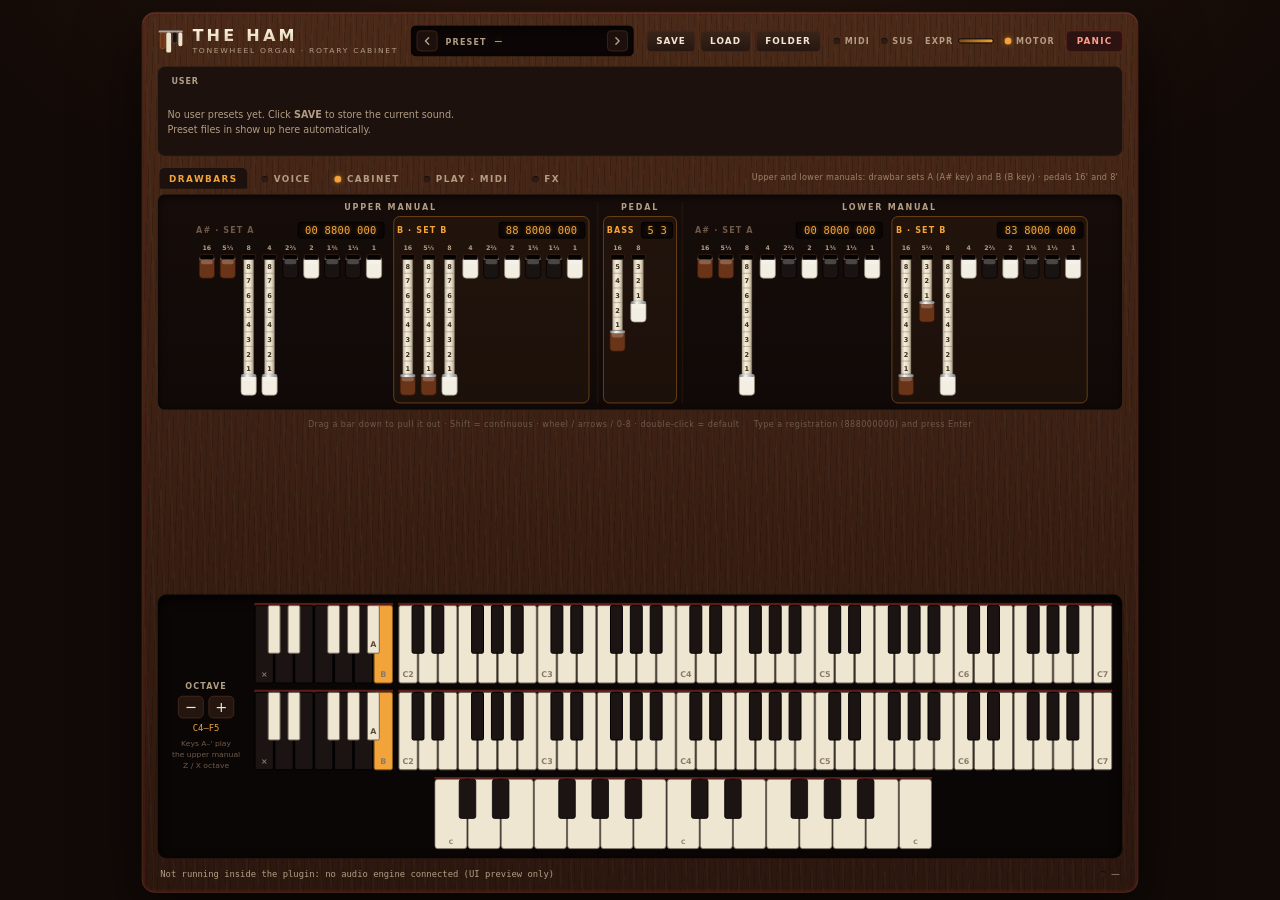
==== vst/ui/index.html @ 2dd57630 "v.1" ====
<!doctype html>
<html lang="en">
<head>
  <meta charset="utf-8">
  <meta name="viewport" content="width=device-width, initial-scale=1">
  <title>The Ham</title>
  <link rel="stylesheet" href="css/style.css">
</head>
<body class="plugin">
  <!-- shared SVG defs: cream knob face with a chrome rim, cream drawbar shaft, chrome tip ring -->
  <svg width="0" height="0" style="position:absolute" aria-hidden="true" focusable="false">
    <defs>
      <radialGradient id="knobFace" cx="38%" cy="30%" r="80%">
        <stop offset="0%" stop-color="#fbf5e6"/>
        <stop offset="55%" stop-color="#e2d4b3"/>
        <stop offset="100%" stop-color="#9d917a"/>
      </radialGradient>
      <linearGradient id="dbShaft" x1="0" y1="0" x2="1" y2="0">
        <stop offset="0%" stop-color="#bdb19a"/>
        <stop offset="35%" stop-color="#f6efdc"/>
        <stop offset="70%" stop-color="#e6dbc2"/>
        <stop offset="100%" stop-color="#a99d86"/>
      </linearGradient>
      <linearGradient id="dbChrome" x1="0" y1="0" x2="1" y2="0">
        <stop offset="0%" stop-color="#6b6d70"/>
        <stop offset="40%" stop-color="#f7f7f5"/>
        <stop offset="100%" stop-color="#7d7f83"/>
      </linearGradient>
    </defs>
  </svg>

  <main class="synth">
    <header class="topbar">
      <div class="brand">
        <svg class="brand-logo" viewBox="0 0 34 34" aria-hidden="true">
          <rect class="bl-rail" x="2" y="4" width="30" height="2.5" rx="1"/>
          <rect class="bl-bar b" x="4" y="6.5" width="6" height="20" rx="2"/>
          <rect class="bl-bar" x="11.5" y="6.5" width="6" height="25" rx="2"/>
          <rect class="bl-bar k" x="19" y="6.5" width="6" height="13" rx="2"/>
          <rect class="bl-bar" x="26.5" y="6.5" width="5" height="17" rx="2"/>
        </svg>
        <div class="brand-text">
          <span class="brand-mark">THE HAM</span>
          <span class="brand-sub">TONEWHEEL ORGAN · ROTARY CABINET</span>
        </div>
      </div>
      <div class="patch-display">
        <button id="preset-prev" type="button" class="pd-step" aria-label="Previous preset">
          <svg viewBox="0 0 12 12" aria-hidden="true"><path d="M8 2 4 6l4 4"/></svg>
        </button>
        <div class="pd-text">
          <span id="preset-cat" class="pd-label">PRESET</span>
          <span id="preset-name" class="pd-name"></span>
        </div>
        <button id="preset-next" type="button" class="pd-step" aria-label="Next preset">
          <svg viewBox="0 0 12 12" aria-hidden="true"><path d="m4 2 4 4-4 4"/></svg>
        </button>
      </div>
      <div class="preset-actions">
        <button id="preset-save" type="button" class="pd-btn">SAVE</button>
        <button id="preset-load" type="button" class="pd-btn">LOAD</button>
        <button id="preset-folder" type="button" class="pd-btn" title="Open the preset folder">FOLDER</button>
      </div>
      <div class="top-controls">
        <label class="midi-pick web-only">
          <span class="ctl-label">MIDI IN</span>
          <select id="midi-select"><option>Detecting…</option></select>
        </label>
        <span class="indicator"><span class="led" id="midi-led" title="Note activity"></span>MIDI</span>
        <span class="indicator"><span class="led" id="sustain-led"></span>SUS</span>
        <span class="indicator" title="Expression pedal (CC11)">EXPR <span class="mini-meter"><div id="expr-mini"></div></span></span>
        <span class="indicator" title="Tonewheel motor speed"><span class="led on" id="motor-led"></span>MOTOR</span>
        <button id="panic-btn" type="button" class="panic">PANIC</button>
      </div>
    </header>

    <section class="browser" aria-label="Presets">
      <div class="cat-tabs" id="cat-tabs" role="tablist"></div>
      <div class="preset-grid" id="preset-grid"></div>
    </section>

    <nav class="page-tabs" role="tablist" aria-label="Sections">
      <button type="button" class="page-tab" data-page="drawbars" role="tab">DRAWBARS</button>
      <button type="button" class="page-tab" data-page="voice" role="tab"><span class="led" id="voice-led"></span>VOICE</button>
      <button type="button" class="page-tab" data-page="cabinet" role="tab"><span class="led" id="cabinet-led"></span>CABINET</button>
      <button type="button" class="page-tab" data-page="play" role="tab"><span class="led" id="play-led"></span>PLAY · MIDI</button>
      <button type="button" class="page-tab" data-page="fx" role="tab"><span class="led" id="fx-led"></span>FX</button>
      <span class="page-hint" id="page-hint"></span>
    </nav>
    <div class="pages">
      <div class="page" data-page="drawbars">
        <section class="db-stage" id="db-stage"></section>
        <div class="db-legend">
          <span>Drag a bar down to pull it out · Shift = continuous · wheel / arrows / 0-8 · double-click = default</span>
          <span>Type a registration (888000000) and press Enter</span>
        </div>
      </div>
      <div class="page" data-page="voice">
        <section class="row voice-row-1" id="voice-row-1"></section>
        <section class="row voice-row-2" id="voice-row-2"></section>
      </div>
      <div class="page" data-page="cabinet">
        <section class="row cab-row-1" id="cab-row-1"></section>
        <section class="row cab-row-2" id="cab-row-2"></section>
      </div>
      <div class="page" data-page="play">
        <section class="row play-row-1" id="play-row-1"></section>
        <section class="row play-row-2" id="play-row-2"></section>
      </div>
      <div class="page" data-page="fx">
        <section class="row fx-row-1" id="fx-row-1"></section>
      </div>
    </div>

    <section class="keybed">
      <div class="kb-side">
        <span class="ctl-label">OCTAVE</span>
        <div class="oct-buttons">
          <button id="oct-down" type="button" aria-label="Octave down">−</button>
          <button id="oct-up" type="button" aria-label="Octave up">+</button>
        </div>
        <span id="octave-readout" class="oct-readout"></span>
        <span class="kbd-hint">Keys A–' play<br>the upper manual<br>Z / X octave</span>
      </div>
      <div class="kb-rows">
        <div class="kb-row"><div id="pk-upper"></div><div id="kb-upper"></div></div>
        <div class="kb-row"><div id="pk-lower"></div><div id="kb-lower"></div></div>
        <div class="pedal-row"><div id="kb-pedal"></div></div>
      </div>
    </section>

    <footer class="statusbar">
      <span id="midi-monitor" class="monitor">Connecting to plugin…</span>
      <span class="audio-status"><span class="led" id="audio-led"></span><span id="audio-info">—</span></span>
    </footer>
  </main>

  <div id="modal" class="modal hidden" role="dialog" aria-modal="true" aria-labelledby="modal-title">
    <div class="modal-card">
      <div id="modal-title" class="modal-title"></div>
      <div id="modal-body" class="modal-body"></div>
      <input id="modal-input" type="text" maxlength="60" spellcheck="false" autocomplete="off">
      <div class="modal-actions">
        <button id="modal-cancel" type="button" class="pd-btn">CANCEL</button>
        <button id="modal-ok" type="button" class="pd-btn primary">OK</button>
      </div>
    </div>
  </div>

  <script src="js/params.js"></script>
  <script src="js/engine-juce.js"></script>
  <script src="js/knob.js"></script>
  <script src="js/controls.js"></script>
  <script src="js/drawbar.js"></script>
  <script src="js/piano.js"></script>
  <script src="js/app.js"></script>
</body>
</html>
---- vst/ui/css/style.css ----
/* ===========================================================================
   The Ham: dark walnut / oxblood wood chassis, cream and chrome hardware,
   warm amber accent. Same structure as Brass Knuckles' stylesheet (same
   widget family); every colour is a token below.
   =========================================================================== */
:root {
  --bg: #120a07;
  --wood-1: #4a2918;              /* walnut */
  --wood-2: #2c170e;
  --wood-grain: rgba(0, 0, 0, 0.16);
  --panel: #1c110d;               /* oxblood-brown */
  --panel-2: #26170f;
  --panel-edge: #43291d;
  --panel-edge-hi: #6a4330;
  --screen: #0b0605;
  --text: #f1e7d4;                /* cream */
  --muted: #b39d84;
  --faint: #6f5a49;
  --accent: #f2a33a;              /* warm amber (a lit lamp) */
  --accent-hi: #ffd08a;
  --accent-glow: rgba(242, 163, 58, 0.45);
  --accent-dim: #7a4c18;
  --accent-bg: #2f1c0c;
  --track: #3a251b;
  --cream: #efe4cb;
  --cream-2: #d6c6a4;
  --chrome-1: #f5f5f3;
  --chrome-2: #a3a4a6;
  --chrome-3: #5d5f63;
  --oxblood: #5c1b17;
  --tip-brown: #6a3418;
  --tip-white: #f3eee2;
  --tip-black: #191311;
  --key-white: #efe6d2;
  --key-black: #1b1412;
  --danger: #ff9c8a;
  --danger-bg: #2c1210;
  --danger-edge: #5e2620;
  --ok: #8cc28f;
  --sans: "Segoe UI", system-ui, -apple-system, sans-serif;
  --mono: "Cascadia Mono", "Consolas", ui-monospace, monospace;
}

* { box-sizing: border-box; }
html, body { margin: 0; }
body {
  min-height: 100vh;
  background: radial-gradient(1200px 600px at 50% -10%, #2a160d 0%, var(--bg) 60%) var(--bg);
  color: var(--text);
  font-family: var(--sans);
  overflow: hidden;
  -webkit-font-smoothing: antialiased;
}
button { font-family: inherit; color: inherit; }

/* the panel is laid out at a fixed size and scaled to fit the window (app.js fit()) */
.synth {
  position: absolute; left: 50%; top: 12px; transform-origin: top center;
  width: 1240px;
  /* walnut: a fine vertical grain over a warm gradient, oxblood edge */
  background:
    repeating-linear-gradient(92deg, var(--wood-grain) 0 1px, transparent 1px 7px),
    repeating-linear-gradient(88deg, rgba(255, 220, 180, 0.025) 0 2px, transparent 2px 13px),
    linear-gradient(180deg, var(--wood-1), var(--wood-2));
  border: 1px solid #5a3422;
  border-radius: 16px;
  padding: 16px 18px;
  box-shadow: 0 30px 80px rgba(0, 0, 0, 0.65), inset 0 1px 0 rgba(255, 220, 180, 0.12), inset 0 0 0 3px rgba(92, 27, 23, 0.35);
  display: flex; flex-direction: column; gap: 12px;
  user-select: none;
}

/* ---------------------------------------------------------------- LEDs --- */
.led {
  display: inline-block; width: 8px; height: 8px; border-radius: 50%;
  background: #2b1d15; box-shadow: inset 0 1px 1px rgba(0, 0, 0, 0.6);
  flex: none; transition: background 60ms, box-shadow 60ms;
}
.led.on, .power.on .led { background: var(--accent); box-shadow: 0 0 8px var(--accent-glow), 0 0 2px var(--accent); }

.ctl-label, .panel-title, .knob-label, .pd-label {
  font-size: 10px; letter-spacing: 0.14em; text-transform: uppercase; color: var(--muted); font-weight: 600;
}

/* -------------------------------------------------------------- top bar --- */
.topbar { display: flex; align-items: center; gap: 16px; }
.brand { display: flex; align-items: center; gap: 10px; line-height: 1.1; }
.brand-logo { width: 34px; height: 34px; flex: none; }
.brand-logo .bl-bar { fill: var(--cream); }
.brand-logo .bl-bar.b { fill: var(--tip-brown); stroke: #a7663c; stroke-width: 0.6; }
.brand-logo .bl-bar.k { fill: var(--tip-black); stroke: #77655a; stroke-width: 0.6; }
.brand-logo .bl-rail { fill: var(--chrome-2); }
.brand-text { display: flex; flex-direction: column; }
.brand-mark {
  font-size: 20px; font-weight: 800; letter-spacing: 0.2em;
  background: linear-gradient(180deg, #fff6e2, var(--cream) 50%, var(--cream-2));
  -webkit-background-clip: text; background-clip: text; color: transparent;
}
.brand-sub { font-size: 9.5px; letter-spacing: 0.22em; color: var(--muted); margin-top: 3px; }

.patch-display {
  flex: 1; min-width: 200px; display: flex; align-items: center; gap: 6px;
  background: var(--screen); border: 1px solid #000; border-radius: 6px; padding: 5px 6px;
  box-shadow: inset 0 2px 6px rgba(0, 0, 0, 0.8);
}
.pd-text { flex: 1; min-width: 0; display: flex; align-items: baseline; gap: 10px; padding: 0 4px; }
.pd-name {
  font-family: var(--mono); color: var(--accent); font-size: 15px; text-shadow: 0 0 8px var(--accent-glow);
  white-space: nowrap; overflow: hidden; text-overflow: ellipsis;
}
.pd-step {
  flex: none; width: 26px; height: 26px; padding: 0; display: flex; align-items: center; justify-content: center;
  background: #1b100c; border: 1px solid var(--panel-edge); border-radius: 5px; cursor: pointer;
}
.pd-step svg { width: 12px; height: 12px; fill: none; stroke: var(--muted); stroke-width: 1.8; stroke-linecap: round; stroke-linejoin: round; }
.pd-step:hover svg { stroke: var(--accent); }
.pd-step:active { transform: translateY(1px); }
.preset-actions { display: flex; gap: 6px; }
.pd-btn {
  background: linear-gradient(180deg, #3a2419, #261710); border: 1px solid var(--panel-edge); border-radius: 6px;
  padding: 6px 11px; font-size: 11px; font-weight: 700; letter-spacing: 0.12em; color: var(--text); cursor: pointer;
}
.pd-btn:hover { border-color: var(--panel-edge-hi); }
.pd-btn:active { transform: translateY(1px); }
.pd-btn.primary { background: linear-gradient(180deg, #44290f, #2c1a0a); border-color: var(--accent-dim); color: var(--accent); }
.pd-btn.primary:hover { border-color: var(--accent); }
.pd-btn.danger { background: var(--danger-bg); border-color: var(--danger-edge); color: var(--danger); }
.top-controls { display: flex; align-items: center; gap: 14px; }
.midi-pick { display: flex; align-items: center; gap: 8px; }
.midi-pick select { background: var(--screen); color: var(--text); border: 1px solid var(--panel-edge); border-radius: 5px; padding: 5px 8px; font: 12px var(--sans); max-width: 200px; }
body:not(.web) .web-only { display: none; }
.indicator { display: flex; align-items: center; gap: 6px; font-size: 10px; letter-spacing: 0.14em; color: var(--muted); font-weight: 600; }
.mini-meter { width: 44px; height: 6px; background: #120b08; border: 1px solid #000; border-radius: 3px; overflow: hidden; }
.mini-meter > div { height: 100%; width: 100%; background: linear-gradient(90deg, var(--accent-dim), var(--accent)); transition: width 60ms linear; }
.panic {
  background: var(--danger-bg); border: 1px solid var(--danger-edge); color: var(--danger); border-radius: 6px;
  padding: 6px 12px; font-size: 11px; letter-spacing: 0.14em; font-weight: 700; cursor: pointer;
}
.panic:hover { background: #3c1814; }
.panic:active { transform: translateY(1px); }

/* ======================================================== preset browser === */
.browser { background: var(--panel); border: 1px solid var(--panel-edge); border-radius: 10px; padding: 8px; display: flex; flex-direction: column; gap: 8px; }
.cat-tabs { display: flex; flex-wrap: wrap; gap: 3px; }
.cat-tab {
  position: relative; background: transparent; border: 1px solid transparent; border-radius: 5px; padding: 4px 8px;
  font-size: 10px; font-weight: 700; letter-spacing: 0.1em; text-transform: uppercase; color: var(--muted); cursor: pointer;
}
.cat-tab:hover { color: var(--text); }
.cat-tab.active { color: var(--accent); border-color: var(--accent-dim); background: var(--accent-bg); }
.cat-tab.has-current::after { content: ""; position: absolute; top: 3px; right: 3px; width: 4px; height: 4px; border-radius: 50%; background: var(--accent); }
.preset-grid { display: grid; grid-template-columns: repeat(5, minmax(0, 1fr)); grid-auto-rows: 30px; gap: 6px; height: 66px; overflow-y: auto; padding-right: 2px; }
.preset-btn {
  position: relative; display: flex; align-items: center; padding: 0 24px 0 10px;
  background: linear-gradient(180deg, #2f1d14, #22140e); border: 1px solid var(--panel-edge); border-radius: 6px;
  font-size: 12px; font-weight: 600; text-align: left; cursor: pointer; min-width: 0;
}
.preset-btn:hover { border-color: var(--panel-edge-hi); }
.preset-btn:active { transform: translateY(1px); }
.preset-btn.selected { border-color: var(--accent); background: linear-gradient(180deg, #3a240f, #26170a); color: var(--accent); }
.pb-name { white-space: nowrap; overflow: hidden; text-overflow: ellipsis; }
.pb-del { position: absolute; right: 4px; top: 50%; transform: translateY(-50%); width: 18px; height: 18px; line-height: 17px; text-align: center; border-radius: 4px; color: var(--muted); font-size: 14px; opacity: 0; }
.preset-btn:hover .pb-del { opacity: 1; }
.pb-del:hover { background: #3c1814; color: var(--danger); }
.grid-empty { grid-column: 1 / -1; grid-row: 1 / 3; align-self: center; font-size: 12px; color: var(--muted); line-height: 1.6; padding: 0 4px; }
.path { font-family: var(--mono); color: var(--text); font-size: 11px; word-break: break-all; }
.preset-grid::-webkit-scrollbar { width: 6px; }
.preset-grid::-webkit-scrollbar-thumb { background: #4a3125; border-radius: 3px; }

/* ============================================================ page tabs === */
.page-tabs { display: flex; align-items: center; gap: 4px; border-bottom: 1px solid var(--panel-edge); padding: 0 2px; margin-bottom: -6px; }
.page-tab {
  display: flex; align-items: center; gap: 7px; background: transparent; border: 1px solid transparent; border-bottom: none;
  border-radius: 7px 7px 0 0; padding: 7px 12px 6px; font-size: 11px; font-weight: 700; letter-spacing: 0.16em;
  color: var(--muted); cursor: pointer; position: relative; top: 1px; white-space: nowrap; flex: none;
}
.page-tab:hover { color: var(--text); }
.page-tab.active { color: var(--accent); background: var(--panel); border-color: var(--panel-edge); }
.page-hint { margin-left: auto; font-size: 10px; color: var(--muted); letter-spacing: 0.04em; padding: 0 4px 0 10px; min-width: 0; white-space: nowrap; overflow: hidden; text-overflow: ellipsis; opacity: 0.8; }
.pages { display: grid; }
.page { grid-area: 1 / 1; display: flex; flex-direction: column; gap: 12px; min-width: 0; }
.page:not(.active) { visibility: hidden; pointer-events: none; }

/* --------------------------------------------------------------- panels --- */
.row { display: grid; gap: 12px; }
.voice-row-1 { grid-template-columns: minmax(0, 1.2fr) minmax(0, 1fr) minmax(0, 1fr); }
.voice-row-2 { grid-template-columns: minmax(0, 1.4fr) minmax(0, 1fr); }
.cab-row-1 { grid-template-columns: minmax(0, 0.9fr) minmax(0, 1.4fr) minmax(0, 1.4fr); }
.cab-row-2 { grid-template-columns: minmax(0, 1fr) minmax(0, 1.3fr) minmax(0, 1fr); }
.play-row-1 { grid-template-columns: minmax(0, 1.1fr) minmax(0, 0.8fr) minmax(0, 1fr); }
.play-row-2 { grid-template-columns: minmax(0, 1.6fr) minmax(0, 1fr); }
.fx-row-1 { grid-template-columns: minmax(0, 1fr) minmax(0, 1fr) minmax(0, 1.4fr) minmax(0, 1fr); }
.panel {
  background: linear-gradient(180deg, var(--panel-2), var(--panel)); border: 1px solid var(--panel-edge); border-radius: 10px;
  padding: 10px 12px 12px; display: flex; flex-direction: column; gap: 10px;
  box-shadow: inset 0 1px 0 rgba(255, 220, 180, 0.05); transition: opacity 150ms; min-width: 0;
}
.panel.off .knob-row, .panel.off .field-grid { opacity: 0.4; }
.panel-head { display: flex; align-items: center; justify-content: space-between; gap: 8px; min-height: 22px; }
.panel-title { color: var(--text); }
.panel-head .seg, .panel-head .param-select { flex: none; }
.phase-tag {
  font-size: 8.5px; font-weight: 700; letter-spacing: 0.14em; color: var(--faint); border: 1px solid var(--panel-edge);
  border-radius: 4px; padding: 1px 5px; white-space: nowrap;
}
.power {
  display: flex; align-items: center; gap: 6px; background: #241610; border: 1px solid var(--panel-edge); border-radius: 5px;
  padding: 3px 8px; font-size: 10px; letter-spacing: 0.14em; font-weight: 700; color: var(--muted); cursor: pointer;
}
.power.on { color: var(--text); }
.panel-note { font-size: 10.5px; color: var(--muted); line-height: 1.5; }
.panel-note b { color: var(--text); font-weight: 600; }

/* ---------------------------------------------------------------- knobs --- */
.knob-row { display: flex; justify-content: space-around; gap: 4px; flex-wrap: wrap; }
.knob-row.left { justify-content: flex-start; }
.knob { display: flex; flex-direction: column; align-items: center; gap: 2px; width: 64px; }
.knob-svg { width: 50px; height: 50px; cursor: ns-resize; touch-action: none; outline: none; overflow: visible; }
.knob-svg:focus-visible .k-face { stroke: var(--accent); }
.k-track { fill: none; stroke: var(--track); stroke-width: 4; stroke-linecap: round; }
.k-value { fill: none; stroke: var(--accent); stroke-width: 4; stroke-linecap: round; filter: drop-shadow(0 0 3px var(--accent-glow)); }
.k-tick { fill: var(--faint); }
.k-face { fill: url(#knobFace); stroke: #2b2420; stroke-width: 1.5; }
.k-pointer { stroke: var(--oxblood); stroke-width: 2.8; stroke-linecap: round; }
.knob:hover .k-track { stroke: #4b3125; }
.knob-value { font-family: var(--mono); font-size: 10.5px; color: var(--text); min-height: 14px; white-space: nowrap; }
.knob.active .knob-value { color: var(--accent); }
.knob-label { font-size: 9px; white-space: nowrap; }

/* -------------------------------------------------- switches / choices ---- */
.switch-row { display: flex; align-items: center; justify-content: space-between; gap: 6px; flex-wrap: wrap; }
.switch-row.left { justify-content: flex-start; gap: 10px; }
.seg { display: inline-flex; background: #140c09; border: 1px solid var(--panel-edge); border-radius: 6px; padding: 2px; gap: 2px; }
.seg button { background: transparent; border: none; border-radius: 4px; padding: 4px 8px; font-size: 10px; font-weight: 700; letter-spacing: 0.1em; text-transform: uppercase; color: var(--muted); cursor: pointer; }
.seg button:hover { color: var(--text); }
.seg button.on { background: var(--accent-bg); color: var(--accent); box-shadow: inset 0 0 0 1px var(--accent-dim); }
.seg button:focus-visible { outline: 1px solid var(--accent); }
.param-select { min-width: 0; width: 100%; background: var(--screen); color: var(--text); border: 1px solid var(--panel-edge); border-radius: 5px; padding: 4px 2px 4px 4px; font: 600 11px var(--sans); cursor: pointer; }
.param-select:hover { border-color: var(--panel-edge-hi); }
.param-select:focus-visible { outline: 1px solid var(--accent); }
.field { display: flex; flex-direction: column; gap: 4px; min-width: 0; }
.field-grid { display: grid; grid-template-columns: 1fr 1fr; gap: 8px 10px; align-items: end; }
.field-grid.three { grid-template-columns: 1fr 1fr 1fr; }

/* ============================================================= drawbars ==== */
.db-stage {
  display: flex; justify-content: center; align-items: flex-start; gap: 10px;
  background: linear-gradient(180deg, #160d0a, #100907); border: 1px solid #3a2318; border-radius: 10px;
  padding: 10px 8px 8px; box-shadow: inset 0 3px 10px rgba(0, 0, 0, 0.7);
}
.db-manual { display: flex; flex-direction: column; gap: 6px; }
.db-manual-title { font-size: 10px; letter-spacing: 0.22em; font-weight: 700; color: var(--muted); text-align: center; }
.db-manual-sets { display: flex; gap: 6px; }
.db-set { display: flex; flex-direction: column; gap: 4px; padding: 6px 4px 2px; border: 1px solid transparent; border-radius: 8px; transition: border-color 120ms, background 120ms; }
.db-set.active { border-color: var(--accent-dim); background: rgba(242, 163, 58, 0.05); }
.db-set-head { display: flex; align-items: center; gap: 8px; justify-content: space-between; }
.db-set-title { font-size: 10px; font-weight: 700; letter-spacing: 0.14em; color: var(--faint); white-space: nowrap; }
.db-set.active .db-set-title { color: var(--accent); }
.reg-input {
  width: 108px; background: var(--screen); border: 1px solid #000; border-radius: 4px; color: var(--accent);
  font: 13px var(--mono); letter-spacing: 0.02em; text-align: center; padding: 2px 2px; outline: none;
  text-shadow: 0 0 6px var(--accent-glow);
}
.reg-input:focus { border-color: var(--accent-dim); }
.reg-input.bad { color: var(--danger); text-shadow: none; }
.db-set.small .reg-input { width: 40px; }
.db-row { display: flex; gap: 0; }
.drawbar { width: 26px; outline: none; }
.db-svg { display: block; width: 26px; height: 198px; cursor: ns-resize; touch-action: none; outline: none; overflow: visible; }
.db-svg:focus-visible .db-slot { stroke: var(--accent); }
.db-slot { fill: #050302; stroke: #3c2519; stroke-width: 1; }
.db-body { fill: url(#dbShaft); stroke: #8c8577; stroke-width: 0.6; }
.db-tick { stroke: #7d7464; stroke-width: 0.7; }
.db-num { fill: #3b2d22; font: 700 9.5px var(--sans); text-anchor: middle; pointer-events: none; }
.db-tip { stroke-width: 1; }
.db-tip.tip-brown { fill: var(--tip-brown); stroke: #2f160a; }
.db-tip.tip-white { fill: var(--tip-white); stroke: #8f887a; }
.db-tip.tip-black { fill: var(--tip-black); stroke: #000; }
.db-tip-shine { fill: rgba(255, 255, 255, 0.22); pointer-events: none; }
.db-tip-ring { fill: url(#dbChrome); pointer-events: none; }
.db-foot { fill: var(--muted); font: 700 9px var(--sans); text-anchor: middle; pointer-events: none; }
.drawbar:hover .db-foot, .drawbar.active .db-foot { fill: var(--accent); }
.db-pedal { align-self: stretch; display: flex; flex-direction: column; gap: 6px; padding: 0 6px; border-left: 1px solid #2b1a12; border-right: 1px solid #2b1a12; }
.db-legend { display: flex; justify-content: center; gap: 18px; font-size: 10px; color: var(--faint); letter-spacing: 0.06em; }

/* --------------------------------------------------------------- keybed --- */
.keybed {
  display: grid; grid-template-columns: 96px 1fr; gap: 10px 12px; background: #0a0605; border: 1px solid #2a1810;
  border-radius: 12px; padding: 10px 12px; box-shadow: inset 0 4px 14px rgba(0, 0, 0, 0.9);
}
.kb-side { display: flex; flex-direction: column; align-items: center; justify-content: center; gap: 6px; }
.kb-rows { display: flex; flex-direction: column; gap: 6px; min-width: 0; }
.kb-row { display: grid; grid-template-columns: 7fr 36fr; gap: 6px; align-items: center; }   /* white keys: 7 preset keys, 36 on a manual: same key size */
.kb-row-label { position: absolute; }
.kb-tag { font-size: 9px; letter-spacing: 0.16em; font-weight: 700; color: var(--faint); text-align: center; }
.manual-svg, .pk-svg { display: block; width: 100%; height: auto; touch-action: none; cursor: pointer; }
.pedal-row { display: flex; justify-content: center; }
.pedal-row > div { width: 58%; }
.key-rail { fill: var(--oxblood); }
.wkey { fill: var(--key-white); stroke: #6d6458; stroke-width: 1; transition: fill 40ms; }
.wkey:hover { fill: #fffaf0; }
.bkey { fill: var(--key-black); stroke: #000; stroke-width: 1; transition: fill 40ms; }
.bkey:hover { fill: #33261f; }
.wkey.down, .bkey.down { fill: var(--accent); stroke: #8a5a1c; }
.klabel { fill: #8a7b68; font: 600 8px var(--sans); text-anchor: middle; pointer-events: none; }
/* preset keys: reverse colours */
.pk-nat { fill: var(--key-black); stroke: #000; stroke-width: 1; }
.pk-sharp { fill: var(--key-white); stroke: #6d6458; stroke-width: 1; }
.pk:hover { filter: brightness(1.3); }
.pk.down { fill: var(--accent); stroke: #8a5a1c; }
.pk-label { fill: #8a7b68; font: 700 8px var(--sans); text-anchor: middle; pointer-events: none; }
.pk-label.sharp { fill: #5b4a3c; }
.oct-buttons { display: flex; gap: 6px; }
.oct-buttons button { width: 32px; height: 28px; background: #24160f; border: 1px solid #4a2e20; border-radius: 6px; font-size: 18px; line-height: 1; cursor: pointer; }
.oct-buttons button:hover { border-color: var(--accent-dim); }
.oct-readout { font-family: var(--mono); font-size: 11px; color: var(--accent); }
.kbd-hint { font-size: 9.5px; color: var(--faint); text-align: center; line-height: 1.4; }
.motor-sw { display: flex; gap: 4px; }

/* ------------------------------------------------------------ statusbar --- */
.statusbar { display: flex; justify-content: space-between; align-items: center; gap: 12px; font-size: 11px; color: var(--muted); padding: 0 4px; }
.monitor { font-family: var(--mono); white-space: nowrap; overflow: hidden; text-overflow: ellipsis; }
.audio-status { display: flex; align-items: center; gap: 6px; white-space: nowrap; }

/* ---------------------------------------------------------------- modal --- */
.modal { position: fixed; inset: 0; background: rgba(0, 0, 0, 0.6); display: flex; align-items: center; justify-content: center; z-index: 10; }
.modal.hidden { display: none; }
.modal-card { width: 380px; background: linear-gradient(180deg, var(--panel-2), var(--panel)); border: 1px solid var(--panel-edge-hi); border-radius: 12px; padding: 18px; display: flex; flex-direction: column; gap: 12px; box-shadow: 0 20px 60px rgba(0, 0, 0, 0.7); }
.modal-title { font-size: 13px; font-weight: 700; letter-spacing: 0.12em; text-transform: uppercase; color: var(--accent); }
.modal-body { font-size: 12px; color: var(--muted); line-height: 1.5; }
.modal-body b { color: var(--text); }
#modal-input { background: var(--screen); border: 1px solid var(--panel-edge); border-radius: 6px; color: var(--text); font: 14px var(--sans); padding: 8px 10px; outline: none; }
#modal-input:focus { border-color: var(--accent-dim); }
.modal-actions { display: flex; justify-content: flex-end; gap: 8px; }
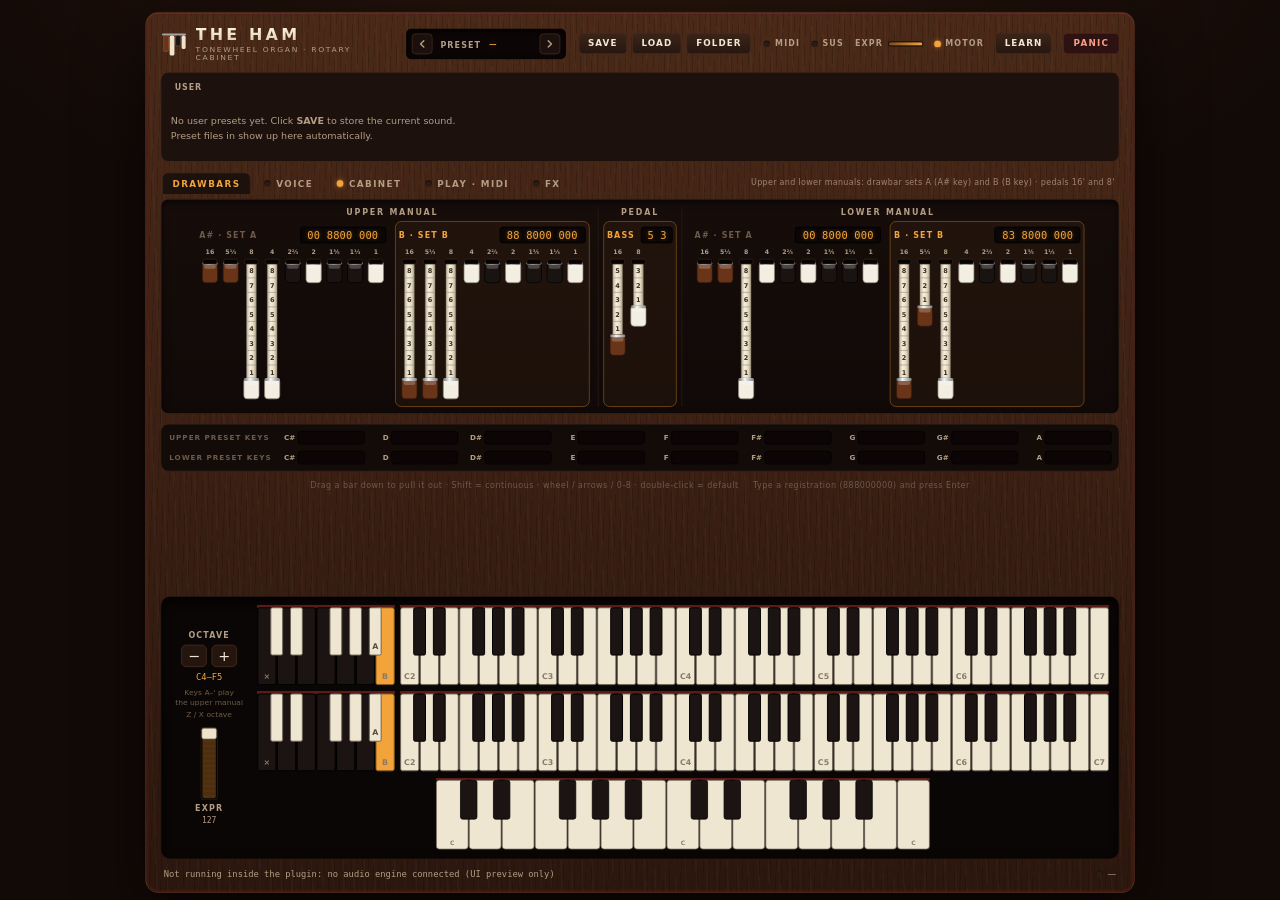
==== commit 2d0629ef: "v.3" ====
--- a/vst/ui/index.html
+++ b/vst/ui/index.html
@@ -70,6 +70,7 @@
         <span class="indicator"><span class="led" id="sustain-led"></span>SUS</span>
         <span class="indicator" title="Expression pedal (CC11)">EXPR <span class="mini-meter"><div id="expr-mini"></div></span></span>
         <span class="indicator" title="Tonewheel motor speed"><span class="led on" id="motor-led"></span>MOTOR</span>
+        <button id="learn-btn" type="button" class="pd-btn learn-btn" title="MIDI learn: click, then click a control and move a controller">LEARN</button>
         <button id="panic-btn" type="button" class="panic">PANIC</button>
       </div>
     </header>
@@ -121,6 +122,7 @@
         </div>
         <span id="octave-readout" class="oct-readout"></span>
         <span class="kbd-hint">Keys A–' play<br>the upper manual<br>Z / X octave</span>
+        <div id="expr-slot"></div>
       </div>
       <div class="kb-rows">
         <div class="kb-row"><div id="pk-upper"></div><div id="kb-upper"></div></div>
--- a/vst/ui/css/style.css
+++ b/vst/ui/css/style.css
@@ -281,6 +281,15 @@
 .db-foot { fill: var(--muted); font: 700 9px var(--sans); text-anchor: middle; pointer-events: none; }
 .drawbar:hover .db-foot, .drawbar.active .db-foot { fill: var(--accent); }
 .db-pedal { align-self: stretch; display: flex; flex-direction: column; gap: 6px; padding: 0 6px; border-left: 1px solid #2b1a12; border-right: 1px solid #2b1a12; }
+/* fixed registrations of the preset keys */
+.reg-editor { display: flex; flex-direction: column; gap: 4px; background: #130b08; border: 1px solid #3a2318; border-radius: 10px; padding: 6px 10px; }
+.reg-row { display: flex; align-items: center; gap: 6px; }
+.reg-row-title { font-size: 9px; letter-spacing: 0.14em; font-weight: 700; color: var(--faint); width: 132px; flex: none; }
+.reg-cell { display: flex; align-items: center; gap: 3px; padding: 1px 3px; border-radius: 4px; border: 1px solid transparent; }
+.reg-cell.active { border-color: var(--accent-dim); background: rgba(242, 163, 58, 0.06); }
+.reg-key { font-size: 9px; font-weight: 700; color: var(--muted); width: 16px; text-align: right; }
+.reg-cell.active .reg-key { color: var(--accent); }
+.reg-input.small-reg { width: 84px; font-size: 11px; padding: 1px 2px; }
 .db-legend { display: flex; justify-content: center; gap: 18px; font-size: 10px; color: var(--faint); letter-spacing: 0.06em; }
 
 /* --------------------------------------------------------------- keybed --- */
@@ -332,3 +341,31 @@
 #modal-input { background: var(--screen); border: 1px solid var(--panel-edge); border-radius: 6px; color: var(--text); font: 14px var(--sans); padding: 8px 10px; outline: none; }
 #modal-input:focus { border-color: var(--accent-dim); }
 .modal-actions { display: flex; justify-content: flex-end; gap: 8px; }
+
+/* ------------------------------------------------------------ MIDI learn --- */
+.learn-btn.on { border-color: var(--accent); color: var(--accent); box-shadow: 0 0 8px var(--accent-glow); }
+body.learning [data-param] { outline: 1px dashed rgba(242, 163, 58, 0.35); outline-offset: 1px; cursor: crosshair; }
+body.learning [data-param].learned { outline: 1px solid rgba(140, 194, 143, 0.7); }
+[data-param].learn-armed { outline: 2px solid var(--accent) !important; outline-offset: 2px; animation: learnPulse 0.8s ease-in-out infinite alternate; }
+@keyframes learnPulse { from { outline-color: var(--accent); } to { outline-color: transparent; } }
+body.learning [data-param].learned::after {
+  content: attr(data-cc); position: absolute; font: 700 8px var(--mono); color: #8cc28f; background: #0b0605;
+  padding: 0 3px; border-radius: 3px; pointer-events: none; transform: translate(-4px, -10px);
+}
+body.learning .knob, body.learning .drawbar { position: relative; }
+.perc-lamp { margin-left: auto; margin-right: 4px; }
+.kb-side .wheel-ctl { margin-top: 4px; }
+.wheel-ctl { display: flex; flex-direction: column; align-items: center; gap: 4px; }
+.wheel-svg { width: 22px; height: 92px; cursor: ns-resize; touch-action: none; outline: none; }
+.wh-slot { fill: #0b0605; stroke: #3a2519; }
+.wh-ridges line { stroke: #1d120d; stroke-width: 1.5; }
+.wh-fill { fill: var(--accent-dim); opacity: 0.6; }
+.wh-thumb { fill: var(--cream); stroke: #7d725f; }
+.wheel-value { font-family: var(--mono); font-size: 10px; color: var(--muted); }
+
+/* ------------------------------------------------------------- speed lamps --- */
+.speed-lamps { display: flex; align-items: center; gap: 10px; font-size: 9.5px; font-weight: 700; letter-spacing: 0.14em; color: var(--muted); }
+.speed-lamp { display: flex; align-items: center; gap: 5px; }
+.speed-lamp.on { color: var(--accent); }
+.speed-lamp.on .led { background: var(--accent); box-shadow: 0 0 8px var(--accent-glow), 0 0 2px var(--accent); }
+.rpm { margin-left: auto; font-family: var(--mono); font-size: 10px; letter-spacing: 0; color: var(--text); }
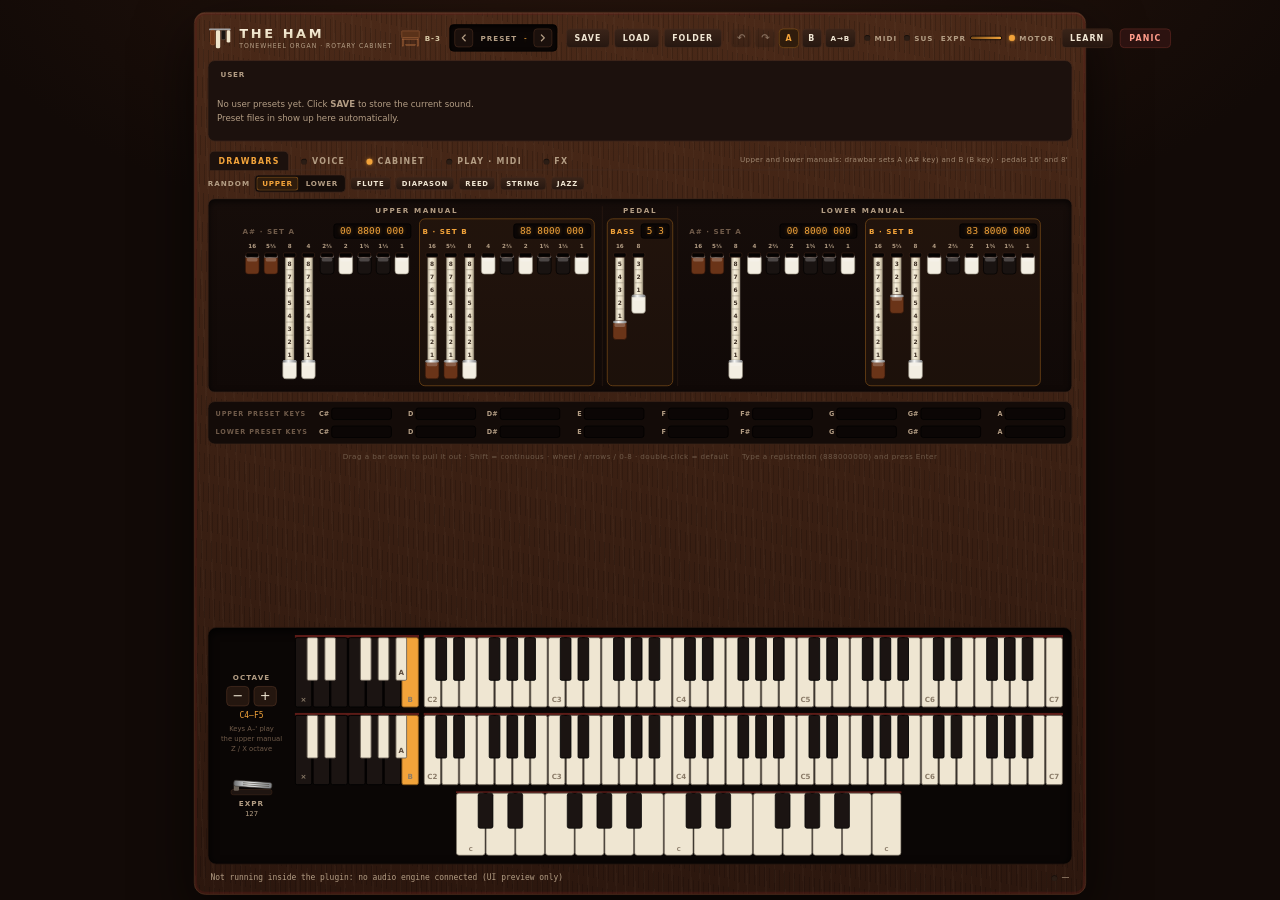
==== commit be7daa97: "abandoned" ====
--- a/vst/ui/index.html
+++ b/vst/ui/index.html
@@ -43,6 +43,7 @@
           <span class="brand-mark">THE HAM</span>
           <span class="brand-sub">TONEWHEEL ORGAN · ROTARY CABINET</span>
         </div>
+        <span class="console-badge" id="console-badge"></span>
       </div>
       <div class="patch-display">
         <button id="preset-prev" type="button" class="pd-step" aria-label="Previous preset">
@@ -60,6 +61,13 @@
         <button id="preset-save" type="button" class="pd-btn">SAVE</button>
         <button id="preset-load" type="button" class="pd-btn">LOAD</button>
         <button id="preset-folder" type="button" class="pd-btn" title="Open the preset folder">FOLDER</button>
+      </div>
+      <div class="history">
+        <button id="undo-btn" type="button" class="pd-btn icon" title="Undo (Ctrl+Z)" aria-label="Undo">&#8630;</button>
+        <button id="redo-btn" type="button" class="pd-btn icon" title="Redo (Ctrl+Y)" aria-label="Redo">&#8631;</button>
+        <button id="ab-a" type="button" class="pd-btn ab" title="Compare: setting A">A</button>
+        <button id="ab-b" type="button" class="pd-btn ab" title="Compare: setting B">B</button>
+        <button id="ab-copy" type="button" class="pd-btn ab-copy" title="Copy the current setting to the other slot">A&#8594;B</button>
       </div>
       <div class="top-controls">
         <label class="midi-pick web-only">
@@ -90,6 +98,7 @@
     </nav>
     <div class="pages">
       <div class="page" data-page="drawbars">
+        <div class="db-tools" id="db-tools"></div>
         <section class="db-stage" id="db-stage"></section>
         <div class="db-legend">
           <span>Drag a bar down to pull it out · Shift = continuous · wheel / arrows / 0-8 · double-click = default</span>
@@ -101,8 +110,13 @@
         <section class="row voice-row-2" id="voice-row-2"></section>
       </div>
       <div class="page" data-page="cabinet">
-        <section class="row cab-row-1" id="cab-row-1"></section>
-        <section class="row cab-row-2" id="cab-row-2"></section>
+        <div class="cab-layout">
+          <section class="cab-view" id="cab-view"></section>
+          <div class="cab-controls">
+            <section class="row cab-row-1" id="cab-row-1"></section>
+            <section class="row cab-row-2" id="cab-row-2"></section>
+          </div>
+        </div>
       </div>
       <div class="page" data-page="play">
         <section class="row play-row-1" id="play-row-1"></section>
@@ -154,6 +168,7 @@
   <script src="js/knob.js"></script>
   <script src="js/controls.js"></script>
   <script src="js/drawbar.js"></script>
+  <script src="js/cabinet.js"></script>
   <script src="js/piano.js"></script>
   <script src="js/app.js"></script>
 </body>
--- a/vst/ui/css/style.css
+++ b/vst/ui/css/style.css
@@ -185,8 +185,8 @@
 .row { display: grid; gap: 12px; }
 .voice-row-1 { grid-template-columns: minmax(0, 1.2fr) minmax(0, 1fr) minmax(0, 1fr); }
 .voice-row-2 { grid-template-columns: minmax(0, 1.4fr) minmax(0, 1fr); }
-.cab-row-1 { grid-template-columns: minmax(0, 0.9fr) minmax(0, 1.4fr) minmax(0, 1.4fr); }
-.cab-row-2 { grid-template-columns: minmax(0, 1fr) minmax(0, 1.3fr) minmax(0, 1fr); }
+.cab-row-1 { grid-template-columns: minmax(0, 0.9fr) minmax(0, 1.4fr) minmax(0, 1.2fr); }
+.cab-row-2 { grid-template-columns: minmax(0, 0.8fr) minmax(0, 1.5fr) minmax(0, 0.9fr); }
 .play-row-1 { grid-template-columns: minmax(0, 1.1fr) minmax(0, 0.8fr) minmax(0, 1fr); }
 .play-row-2 { grid-template-columns: minmax(0, 1.6fr) minmax(0, 1fr); }
 .fx-row-1 { grid-template-columns: minmax(0, 1fr) minmax(0, 1fr) minmax(0, 1.4fr) minmax(0, 1fr); }
@@ -369,3 +369,106 @@
 .speed-lamp.on { color: var(--accent); }
 .speed-lamp.on .led { background: var(--accent); box-shadow: 0 0 8px var(--accent-glow), 0 0 2px var(--accent); }
 .rpm { margin-left: auto; font-family: var(--mono); font-size: 10px; letter-spacing: 0; color: var(--text); }
+
+/* ------------------------------------------------------- cabinet drawing --- */
+.cab-layout { display: grid; grid-template-columns: 262px minmax(0, 1fr); gap: 12px; }
+.cab-controls { display: flex; flex-direction: column; gap: 12px; min-width: 0; }
+.cab-view { background: radial-gradient(260px 300px at 50% 40%, #2a1a12, #110a07); border: 1px solid var(--panel-edge); border-radius: 10px; padding: 6px; display: flex; }
+.cab-svg { width: 100%; height: auto; display: block; }
+.cab-layer { opacity: 0; transition: opacity 350ms ease; }
+.cab-layer.active { opacity: 1; }
+.cab-body { fill: url(#cabWood); stroke: #1b0e07; stroke-width: 2; }
+.cab-louvre { stroke: #1a0d06; stroke-width: 2.5; stroke-linecap: round; }
+.cab-win { fill: url(#cabInside); stroke: #120905; stroke-width: 1.5; transition: fill 300ms; }
+.cab-win.open { fill: url(#cabOpen); }
+.cab-amp-box { fill: #2a2420; stroke: #0e0a08; }
+.cab-tube { fill: var(--accent); filter: drop-shadow(0 0 3px var(--accent-glow)); opacity: 0.6; }
+.horn-body { fill: url(#hornMetal); stroke: #4d4a44; stroke-width: 0.8; }
+.horn-body.dummy { fill: #4a4540; stroke: #2a2724; }
+.horn-mouth { fill: #0a0706; stroke: #d8d2c6; stroke-width: 1.2; }
+.horn-mouth.dummy { stroke: #5a5550; fill: #2a2622; }
+.horn-ghost { fill: #e8e2d6; stroke: none; pointer-events: none; }
+.horn-hub { fill: #8f8a80; stroke: #3a3632; }
+.horn-driver { fill: #2b2724; stroke: #11100e; }
+.drum-face { fill: url(#drumFace); stroke: #120a06; }
+.drum-face.foam { fill: url(#foamDots); }
+.drum-face.open-baffle { opacity: 0.75; }
+.drum-slat { stroke: #2a1a10; stroke-width: 2.2; }
+.drum-scoop { fill: #050302; }
+.drum-rim { fill: #3d2a1d; stroke: #120a06; }
+.tone-grille { fill: #2b201a; stroke: #120a06; }
+.tone-cone { fill: #1a1310; stroke: #8a7a68; stroke-width: 1.5; }
+.tone-dust { fill: #3a2c22; }
+.tone-tank { fill: #3a3430; stroke: #120a06; }
+.tone-spring { fill: none; stroke: #b8b0a2; stroke-width: 1; }
+.mic-stand { stroke: #8a8378; stroke-width: 1.5; }
+.mic-head { fill: #c9c2b4; stroke: #3a3632; }
+.mic.far .mic-head { fill: #9a9388; }
+.mic-label { fill: var(--accent); font: 700 8px var(--sans); text-anchor: middle; }
+.cab-label { fill: var(--muted); font: 700 9px var(--sans); letter-spacing: 0.18em; text-anchor: middle; }
+
+/* -------------------------------------------------------------- rockers --- */
+.rocker-row { display: flex; gap: 8px; align-items: flex-end; flex-wrap: wrap; }
+.rocker { background: none; border: none; padding: 0; cursor: pointer; perspective: 90px; }
+.rocker-tab {
+  display: flex; flex-direction: column; align-items: center; justify-content: space-between; width: 58px; height: 54px;
+  border-radius: 5px; padding: 4px 3px; transform-origin: 50% 50%; transform: rotateX(-14deg);
+  transition: transform 140ms ease, background 140ms, box-shadow 140ms;
+  background: linear-gradient(180deg, #e9e0c8 0%, #f6efdc 45%, #cbbf9f 100%);
+  box-shadow: 0 3px 0 #6a5f4a, 0 4px 6px rgba(0, 0, 0, 0.6);
+  color: #3b2d22;
+}
+.rocker.on .rocker-tab {
+  transform: rotateX(14deg);
+  background: linear-gradient(180deg, #cbbf9f 0%, #f6efdc 55%, #e9e0c8 100%);
+  box-shadow: 0 -1px 0 #6a5f4a, 0 1px 3px rgba(0, 0, 0, 0.6);
+}
+.rocker.dark .rocker-tab { background: linear-gradient(180deg, #2c2420, #4a3c33 45%, #1c1612); color: #e8dcc2; box-shadow: 0 3px 0 #0c0806, 0 4px 6px rgba(0, 0, 0, 0.6); }
+.rocker.dark.on .rocker-tab { background: linear-gradient(180deg, #1c1612, #4a3c33 55%, #2c2420); box-shadow: 0 -1px 0 #0c0806, 0 1px 3px rgba(0, 0, 0, 0.6); }
+.rk-title { font: 800 8.5px var(--sans); letter-spacing: 0.1em; }
+.rk-top, .rk-bot { font: 700 7px var(--sans); letter-spacing: 0.08em; opacity: 0.45; }
+.rocker.on .rk-top, .rocker:not(.on) .rk-bot { opacity: 1; color: #8a3a12; }
+.rocker.dark.on .rk-top, .rocker.dark:not(.on) .rk-bot { color: var(--accent); }
+.rocker:focus-visible .rocker-tab { outline: 1px solid var(--accent); }
+
+/* ---------------------------------------------------- expression pedal --- */
+.expr-pedal { display: flex; flex-direction: column; align-items: center; gap: 3px; margin-top: 6px; }
+.expr-pedal svg { width: 64px; height: 50px; cursor: ns-resize; touch-action: none; outline: none; }
+.ep-base { fill: #1f1511; stroke: #3a2519; }
+.ep-hinge { fill: #6b6258; }
+.ep-shoe { transform-origin: 12px 33px; transition: transform 90ms linear; }
+.ep-plate { fill: url(#dbChrome); stroke: #3a3632; }
+.ep-tread { stroke: #4d4a44; stroke-width: 1; }
+
+/* -------------------------------------------------- header: history, A/B --- */
+.history { display: flex; gap: 4px; }
+.pd-btn.icon { padding: 4px 8px; font-size: 14px; letter-spacing: 0; }
+.pd-btn:disabled { opacity: 0.35; cursor: default; }
+.pd-btn.ab { padding: 6px 8px; }
+.pd-btn.ab.on { color: var(--accent); border-color: var(--accent-dim); background: var(--accent-bg); }
+.pd-btn.ab-copy { padding: 6px 7px; font-size: 10px; }
+.pd-btn.small { padding: 3px 8px; font-size: 9.5px; }
+.db-tools { display: flex; align-items: center; gap: 6px; margin-bottom: -4px; }
+.console-badge { display: flex; align-items: center; gap: 5px; color: var(--cream-2); font: 800 10px var(--sans); letter-spacing: 0.12em; }
+.console-badge svg { width: 30px; height: 26px; fill: #5a3219; stroke: #a7663c; stroke-width: 0.8; }
+.console-badge svg .cb-hole { fill: #1a0d06; stroke: none; }
+/* C-3: the churchier case, a darker oak with an inset panel line */
+.synth.model-c3 {
+  background:
+    repeating-linear-gradient(92deg, var(--wood-grain) 0 1px, transparent 1px 7px),
+    radial-gradient(120% 60% at 50% -10%, rgba(255, 220, 170, 0.07), transparent 60%),
+    linear-gradient(180deg, #3b2414, #1f120a);
+  box-shadow: 0 30px 80px rgba(0, 0, 0, 0.65), inset 0 1px 0 rgba(255, 220, 180, 0.12), inset 0 0 0 3px rgba(92, 27, 23, 0.35), inset 0 0 0 8px rgba(0, 0, 0, 0.18);
+}
+
+/* phase 4 layout fixes: keep the header on one line, let the cabinet drawing fill its panel */
+.topbar { flex-wrap: nowrap; gap: 12px; }
+.brand { flex: none; }
+.brand-text { white-space: nowrap; }
+.brand-mark { font-size: 18px; }
+.brand-sub { font-size: 8.5px; letter-spacing: 0.16em; }
+.console-badge { flex: none; white-space: nowrap; }
+.patch-display { min-width: 150px; }
+.top-controls { gap: 10px; flex: none; }
+.cab-view { display: block; }
+.cab-svg { width: 100%; height: 100%; }
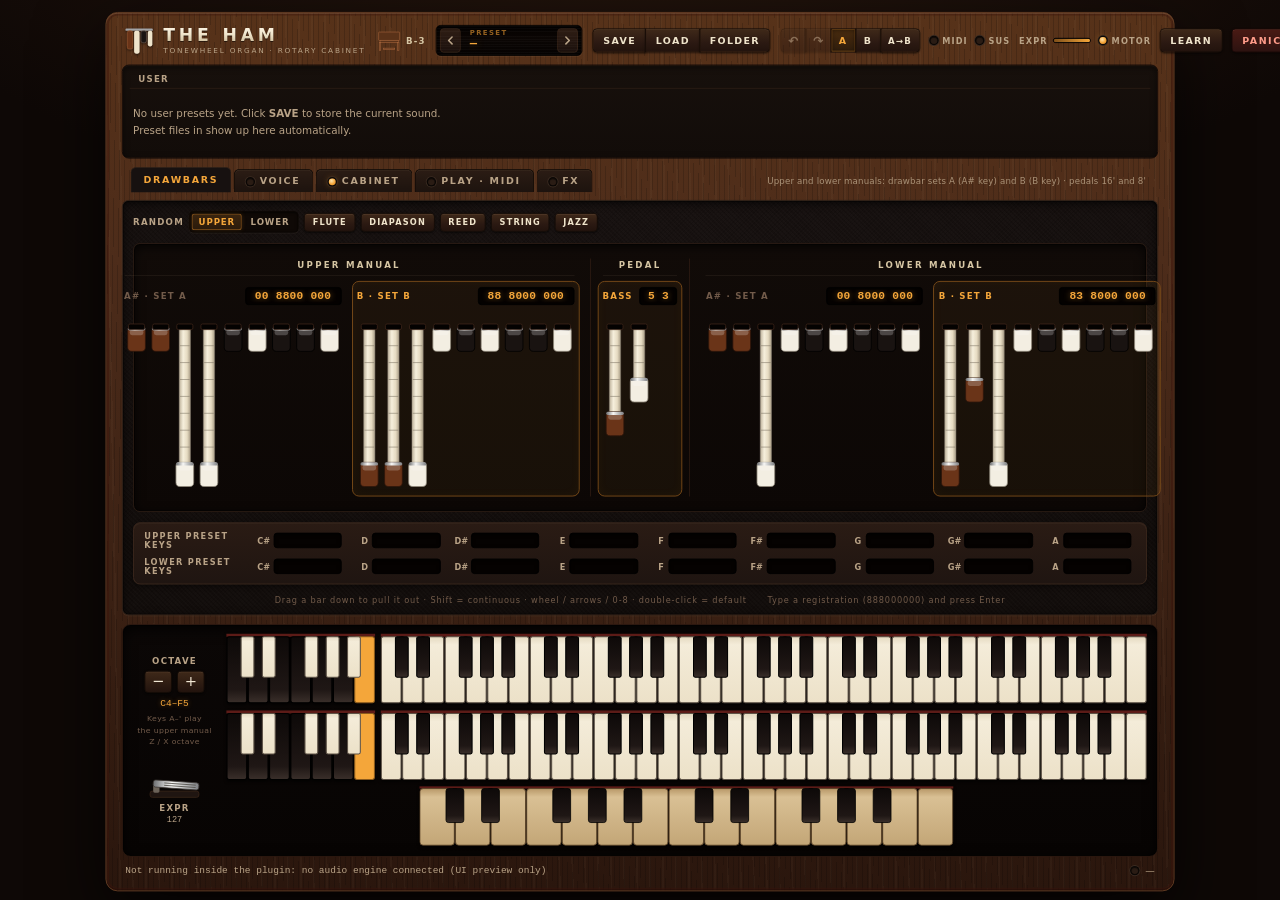
==== commit 4991e402: "v.06" ====
--- a/vst/ui/index.html
+++ b/vst/ui/index.html
@@ -25,6 +25,27 @@
         <stop offset="0%" stop-color="#6b6d70"/>
         <stop offset="40%" stop-color="#f7f7f5"/>
         <stop offset="100%" stop-color="#7d7f83"/>
+      </linearGradient>
+      <!-- chrome rim of a knob (lit from the top left), ivory and ebony keys, maple pedals -->
+      <linearGradient id="knobRim" x1="0" y1="0" x2="1" y2="1">
+        <stop offset="0%" stop-color="#ffffff"/>
+        <stop offset="45%" stop-color="#a9a9a6"/>
+        <stop offset="100%" stop-color="#3b3b3a"/>
+      </linearGradient>
+      <linearGradient id="ivoryKey" x1="0" y1="0" x2="0" y2="1">
+        <stop offset="0%" stop-color="#e4d9c0"/>
+        <stop offset="12%" stop-color="#f4ecd9"/>
+        <stop offset="100%" stop-color="#ece1c8"/>
+      </linearGradient>
+      <linearGradient id="ebonyKey" x1="0" y1="0" x2="0" y2="1">
+        <stop offset="0%" stop-color="#0d0908"/>
+        <stop offset="80%" stop-color="#1f1715"/>
+        <stop offset="100%" stop-color="#3a2f2a"/>
+      </linearGradient>
+      <linearGradient id="pedalWood" x1="0" y1="0" x2="0" y2="1">
+        <stop offset="0%" stop-color="#b89868"/>
+        <stop offset="15%" stop-color="#d9c094"/>
+        <stop offset="100%" stop-color="#c3a677"/>
       </linearGradient>
     </defs>
   </svg>
@@ -124,6 +145,7 @@
       </div>
       <div class="page" data-page="fx">
         <section class="row fx-row-1" id="fx-row-1"></section>
+        <div class="fx-chain" id="fx-chain" aria-label="Signal chain"></div>
       </div>
     </div>
 
--- a/vst/ui/css/style.css
+++ b/vst/ui/css/style.css
@@ -1,27 +1,33 @@
 /* ===========================================================================
-   The Ham: dark walnut / oxblood wood chassis, cream and chrome hardware,
-   warm amber accent. Same structure as Brass Knuckles' stylesheet (same
-   widget family); every colour is a token below.
+   The Ham: a walnut console with a crinkle-black control plate let into it,
+   cream and chrome hardware, amber lamps. Every colour is a token below; the
+   class names belong to the widgets (knob.js, controls.js, drawbar.js,
+   piano.js, cabinet.js) and to app.js, so a restyle stays in this file.
+   Lettering: Bahnschrift (condensed, like an engraved panel) for labels and
+   buttons, Segoe UI for prose, Cascadia Mono for readouts.
    =========================================================================== */
 :root {
-  --bg: #120a07;
-  --wood-1: #4a2918;              /* walnut */
-  --wood-2: #2c170e;
+  --bg: #0e0806;
+  --wood-1: #4d2c1a;              /* walnut */
+  --wood-2: #2a160d;
   --wood-grain: rgba(0, 0, 0, 0.16);
-  --panel: #1c110d;               /* oxblood-brown */
-  --panel-2: #26170f;
-  --panel-edge: #43291d;
-  --panel-edge-hi: #6a4330;
-  --screen: #0b0605;
+  --plate: #171110;               /* crinkle-black control plate */
+  --plate-2: #120d0b;
+  --plate-edge: #2e2119;
+  --panel: #1f1511;               /* oxblood-brown */
+  --panel-2: #2a1b14;
+  --panel-edge: #3f2b1f;
+  --panel-edge-hi: #6c4732;
+  --screen: #080403;
   --text: #f1e7d4;                /* cream */
-  --muted: #b39d84;
-  --faint: #6f5a49;
-  --accent: #f2a33a;              /* warm amber (a lit lamp) */
-  --accent-hi: #ffd08a;
-  --accent-glow: rgba(242, 163, 58, 0.45);
-  --accent-dim: #7a4c18;
-  --accent-bg: #2f1c0c;
-  --track: #3a251b;
+  --muted: #b9a387;
+  --faint: #725b4a;
+  --accent: #f4a63a;              /* warm amber (a lit lamp) */
+  --accent-hi: #ffd38f;
+  --accent-glow: rgba(244, 166, 58, 0.45);
+  --accent-dim: #80501a;
+  --accent-bg: #2f1d0d;
+  --track: #2b1d15;
   --cream: #efe4cb;
   --cream-2: #d6c6a4;
   --chrome-1: #f5f5f3;
@@ -35,9 +41,10 @@
   --key-black: #1b1412;
   --danger: #ff9c8a;
   --danger-bg: #2c1210;
-  --danger-edge: #5e2620;
+  --danger-edge: #6a2a22;
   --ok: #8cc28f;
-  --sans: "Segoe UI", system-ui, -apple-system, sans-serif;
+  --sans: "Segoe UI Variable Text", "Segoe UI", system-ui, -apple-system, sans-serif;
+  --label: "Bahnschrift", "Segoe UI Variable Small", "Segoe UI", system-ui, sans-serif;
   --mono: "Cascadia Mono", "Consolas", ui-monospace, monospace;
 }
 
@@ -45,7 +52,7 @@
 html, body { margin: 0; }
 body {
   min-height: 100vh;
-  background: radial-gradient(1200px 600px at 50% -10%, #2a160d 0%, var(--bg) 60%) var(--bg);
+  background: radial-gradient(1400px 700px at 50% -20%, #2c190f 0%, var(--bg) 60%) var(--bg);
   color: var(--text);
   font-family: var(--sans);
   overflow: hidden;
@@ -53,111 +60,154 @@
 }
 button { font-family: inherit; color: inherit; }
 
-/* the panel is laid out at a fixed size and scaled to fit the window (app.js fit()) */
+/* the console is laid out at a fixed size and scaled to fit the window (app.js fit()) */
 .synth {
   position: absolute; left: 50%; top: 12px; transform-origin: top center;
   width: 1240px;
-  /* walnut: a fine vertical grain over a warm gradient, oxblood edge */
+  /* walnut: a fine vertical grain over a warm gradient, a lit top edge, an oxblood line inside the rim */
   background:
-    repeating-linear-gradient(92deg, var(--wood-grain) 0 1px, transparent 1px 7px),
-    repeating-linear-gradient(88deg, rgba(255, 220, 180, 0.025) 0 2px, transparent 2px 13px),
-    linear-gradient(180deg, var(--wood-1), var(--wood-2));
-  border: 1px solid #5a3422;
-  border-radius: 16px;
-  padding: 16px 18px;
-  box-shadow: 0 30px 80px rgba(0, 0, 0, 0.65), inset 0 1px 0 rgba(255, 220, 180, 0.12), inset 0 0 0 3px rgba(92, 27, 23, 0.35);
-  display: flex; flex-direction: column; gap: 12px;
+    repeating-linear-gradient(91deg, var(--wood-grain) 0 1px, transparent 1px 6px),
+    repeating-linear-gradient(89deg, rgba(255, 215, 170, 0.03) 0 2px, transparent 2px 15px),
+    linear-gradient(180deg, #573219 0%, var(--wood-1) 28%, var(--wood-2) 100%);
+  border: 1px solid #6b4126;
+  border-radius: 14px;
+  padding: 14px 18px 16px;
+  box-shadow: 0 30px 80px rgba(0, 0, 0, 0.7), inset 0 1px 0 rgba(255, 220, 180, 0.18),
+              inset 0 0 0 3px rgba(60, 20, 12, 0.45), inset 0 -2px 0 rgba(0, 0, 0, 0.4);
+  display: flex; flex-direction: column; gap: 10px;
   user-select: none;
 }
 
-/* ---------------------------------------------------------------- LEDs --- */
+/* ------------------------------------------------------------- lettering --- */
+.ctl-label, .panel-title, .knob-label, .pd-label, .indicator, .db-manual-title, .db-set-title,
+.reg-row-title, .reg-key, .cat-tab, .page-tab, .seg button, .power, .pd-btn, .panic, .phase-tag,
+.speed-lamps, .kb-tag, .modal-title, .console-badge, .fx-chain, .db-legend, .oct-readout, .kbd-hint {
+  font-family: var(--label); font-stretch: semi-condensed;
+}
+.ctl-label, .knob-label, .pd-label {
+  font-size: 10px; letter-spacing: 0.14em; text-transform: uppercase; color: var(--muted); font-weight: 600;
+}
+.panel-title { font-size: 11.5px; letter-spacing: 0.2em; text-transform: uppercase; color: var(--cream); font-weight: 700; white-space: nowrap; }
+
+/* ---------------------------------------------------------------- lamps --- */
 .led {
   display: inline-block; width: 8px; height: 8px; border-radius: 50%;
-  background: #2b1d15; box-shadow: inset 0 1px 1px rgba(0, 0, 0, 0.6);
+  background: #2a1c14;
+  box-shadow: inset 0 1px 1px rgba(0, 0, 0, 0.7), 0 0 0 1.5px #0b0705, 0 0 0 2.5px #3b2b21;
   flex: none; transition: background 60ms, box-shadow 60ms;
 }
-.led.on, .power.on .led { background: var(--accent); box-shadow: 0 0 8px var(--accent-glow), 0 0 2px var(--accent); }
-
-.ctl-label, .panel-title, .knob-label, .pd-label {
-  font-size: 10px; letter-spacing: 0.14em; text-transform: uppercase; color: var(--muted); font-weight: 600;
+.led.on, .power.on .led {
+  background: radial-gradient(circle at 40% 35%, #ffe4ad, var(--accent) 55%, #c97a1c);
+  box-shadow: 0 0 0 1.5px #0b0705, 0 0 0 2.5px #3b2b21, 0 0 9px var(--accent-glow), 0 0 3px var(--accent);
 }
 
 /* -------------------------------------------------------------- top bar --- */
-.topbar { display: flex; align-items: center; gap: 16px; }
-.brand { display: flex; align-items: center; gap: 10px; line-height: 1.1; }
-.brand-logo { width: 34px; height: 34px; flex: none; }
+.topbar { display: flex; align-items: center; gap: 12px; flex-wrap: nowrap; padding: 0 2px; }
+.brand { display: flex; align-items: center; gap: 10px; line-height: 1.1; flex: none; }
+.brand-logo { width: 36px; height: 36px; flex: none; filter: drop-shadow(0 1px 1px rgba(0, 0, 0, 0.6)); }
 .brand-logo .bl-bar { fill: var(--cream); }
 .brand-logo .bl-bar.b { fill: var(--tip-brown); stroke: #a7663c; stroke-width: 0.6; }
 .brand-logo .bl-bar.k { fill: var(--tip-black); stroke: #77655a; stroke-width: 0.6; }
 .brand-logo .bl-rail { fill: var(--chrome-2); }
-.brand-text { display: flex; flex-direction: column; }
+.brand-text { display: flex; flex-direction: column; white-space: nowrap; }
 .brand-mark {
-  font-size: 20px; font-weight: 800; letter-spacing: 0.2em;
-  background: linear-gradient(180deg, #fff6e2, var(--cream) 50%, var(--cream-2));
+  font-family: var(--label); font-size: 20px; font-weight: 700; letter-spacing: 0.22em;
+  background: linear-gradient(180deg, #fff8e8 0%, var(--cream) 45%, #c6b48f 100%);
   -webkit-background-clip: text; background-clip: text; color: transparent;
-}
-.brand-sub { font-size: 9.5px; letter-spacing: 0.22em; color: var(--muted); margin-top: 3px; }
-
+  filter: drop-shadow(0 1px 0 rgba(0, 0, 0, 0.55));
+}
+.brand-sub { font-family: var(--label); font-stretch: semi-condensed; font-size: 8.5px; letter-spacing: 0.24em; color: var(--muted); margin-top: 3px; }
+.console-badge { display: flex; align-items: center; gap: 5px; color: var(--cream-2); font-size: 10px; font-weight: 700; letter-spacing: 0.14em; white-space: nowrap; margin-left: 2px; }
+.console-badge svg { width: 30px; height: 26px; fill: #5a3219; stroke: #a7663c; stroke-width: 0.8; }
+.console-badge svg .cb-hole { fill: #1a0d06; stroke: none; }
+
+/* the preset display: an amber LCD behind glass */
 .patch-display {
-  flex: 1; min-width: 200px; display: flex; align-items: center; gap: 6px;
-  background: var(--screen); border: 1px solid #000; border-radius: 6px; padding: 5px 6px;
-  box-shadow: inset 0 2px 6px rgba(0, 0, 0, 0.8);
-}
-.pd-text { flex: 1; min-width: 0; display: flex; align-items: baseline; gap: 10px; padding: 0 4px; }
+  position: relative; flex: 1; min-width: 170px; height: 36px; display: flex; align-items: center; gap: 4px;
+  background: linear-gradient(180deg, #050201, #0b0604 40%, #060302); border: 1px solid #000; border-radius: 6px; padding: 3px 4px;
+  box-shadow: inset 0 2px 8px rgba(0, 0, 0, 0.9), 0 1px 0 rgba(255, 220, 180, 0.08);
+}
+.patch-display::after {
+  content: ""; position: absolute; inset: 0; border-radius: 6px; pointer-events: none;
+  background: repeating-linear-gradient(180deg, rgba(255, 255, 255, 0.025) 0 1px, transparent 1px 3px);
+}
+.pd-text { flex: 1; min-width: 0; display: flex; flex-direction: column; justify-content: center; padding: 0 6px; line-height: 1.1; }
+.pd-label { font-size: 8px; color: #93601f; letter-spacing: 0.2em; }
 .pd-name {
-  font-family: var(--mono); color: var(--accent); font-size: 15px; text-shadow: 0 0 8px var(--accent-glow);
+  font-family: var(--mono); color: var(--accent); font-size: 14px; font-weight: 600; text-shadow: 0 0 10px var(--accent-glow);
   white-space: nowrap; overflow: hidden; text-overflow: ellipsis;
 }
 .pd-step {
-  flex: none; width: 26px; height: 26px; padding: 0; display: flex; align-items: center; justify-content: center;
-  background: #1b100c; border: 1px solid var(--panel-edge); border-radius: 5px; cursor: pointer;
+  flex: none; width: 24px; height: 28px; padding: 0; display: flex; align-items: center; justify-content: center;
+  background: linear-gradient(180deg, #2e1d14, #1b100c); border: 1px solid #3a2518; border-radius: 4px; cursor: pointer;
 }
 .pd-step svg { width: 12px; height: 12px; fill: none; stroke: var(--muted); stroke-width: 1.8; stroke-linecap: round; stroke-linejoin: round; }
 .pd-step:hover svg { stroke: var(--accent); }
 .pd-step:active { transform: translateY(1px); }
-.preset-actions { display: flex; gap: 6px; }
+
+/* buttons: dark bakelite with a lit top edge; groups are joined into one bar */
 .pd-btn {
-  background: linear-gradient(180deg, #3a2419, #261710); border: 1px solid var(--panel-edge); border-radius: 6px;
-  padding: 6px 11px; font-size: 11px; font-weight: 700; letter-spacing: 0.12em; color: var(--text); cursor: pointer;
-}
-.pd-btn:hover { border-color: var(--panel-edge-hi); }
-.pd-btn:active { transform: translateY(1px); }
-.pd-btn.primary { background: linear-gradient(180deg, #44290f, #2c1a0a); border-color: var(--accent-dim); color: var(--accent); }
+  background: linear-gradient(180deg, #3f2919 0%, #2b1912 60%, #22130d 100%); border: 1px solid #170d08; border-radius: 5px;
+  height: 28px; padding: 0 11px; font-size: 11px; font-weight: 700; letter-spacing: 0.14em; color: var(--cream); cursor: pointer;
+  box-shadow: inset 0 1px 0 rgba(255, 220, 180, 0.14), 0 1px 2px rgba(0, 0, 0, 0.6);
+}
+.pd-btn:hover { background: linear-gradient(180deg, #4c3221, #33200f 60%, #26150e); }
+.pd-btn:active { box-shadow: inset 0 2px 4px rgba(0, 0, 0, 0.6); transform: translateY(1px); }
+.pd-btn:disabled { opacity: 0.35; cursor: default; }
+.pd-btn.primary { background: linear-gradient(180deg, #4e2f10, #30200a); border-color: var(--accent-dim); color: var(--accent); }
 .pd-btn.primary:hover { border-color: var(--accent); }
 .pd-btn.danger { background: var(--danger-bg); border-color: var(--danger-edge); color: var(--danger); }
-.top-controls { display: flex; align-items: center; gap: 14px; }
+.preset-actions, .history { display: flex; }
+.preset-actions .pd-btn, .history .pd-btn { border-radius: 0; margin-left: -1px; }
+.preset-actions .pd-btn:first-child, .history .pd-btn:first-child { border-radius: 5px 0 0 5px; margin-left: 0; }
+.preset-actions .pd-btn:last-child, .history .pd-btn:last-child { border-radius: 0 5px 5px 0; }
+.pd-btn.icon { padding: 0 8px; font-size: 14px; letter-spacing: 0; font-family: var(--sans); }
+.pd-btn.ab { padding: 0 9px; }
+.pd-btn.ab.on { color: var(--accent); background: linear-gradient(180deg, #4a2c0f, #2f1d0c); box-shadow: inset 0 0 0 1px var(--accent-dim), inset 0 1px 6px rgba(0, 0, 0, 0.5); }
+.pd-btn.ab-copy { padding: 0 8px; font-size: 10px; }
+.pd-btn.small { height: 22px; padding: 0 9px; font-size: 9.5px; }
+.top-controls { display: flex; align-items: center; gap: 10px; flex: none; }
 .midi-pick { display: flex; align-items: center; gap: 8px; }
 .midi-pick select { background: var(--screen); color: var(--text); border: 1px solid var(--panel-edge); border-radius: 5px; padding: 5px 8px; font: 12px var(--sans); max-width: 200px; }
 body:not(.web) .web-only { display: none; }
-.indicator { display: flex; align-items: center; gap: 6px; font-size: 10px; letter-spacing: 0.14em; color: var(--muted); font-weight: 600; }
-.mini-meter { width: 44px; height: 6px; background: #120b08; border: 1px solid #000; border-radius: 3px; overflow: hidden; }
+.indicator { display: flex; align-items: center; gap: 6px; font-size: 9.5px; letter-spacing: 0.14em; color: var(--muted); font-weight: 600; }
+.mini-meter { width: 44px; height: 6px; background: #0a0504; border: 1px solid #000; border-radius: 3px; overflow: hidden; box-shadow: inset 0 1px 2px rgba(0, 0, 0, 0.8); }
 .mini-meter > div { height: 100%; width: 100%; background: linear-gradient(90deg, var(--accent-dim), var(--accent)); transition: width 60ms linear; }
+.learn-btn.on { border-color: var(--accent); color: var(--accent); box-shadow: 0 0 8px var(--accent-glow), inset 0 1px 0 rgba(255, 220, 180, 0.14); }
 .panic {
-  background: var(--danger-bg); border: 1px solid var(--danger-edge); color: var(--danger); border-radius: 6px;
-  padding: 6px 12px; font-size: 11px; letter-spacing: 0.14em; font-weight: 700; cursor: pointer;
-}
-.panic:hover { background: #3c1814; }
-.panic:active { transform: translateY(1px); }
+  background: linear-gradient(180deg, #4a1a14, #2c1210); border: 1px solid #170706; border-radius: 5px; color: var(--danger);
+  height: 28px; padding: 0 12px; font-size: 11px; letter-spacing: 0.16em; font-weight: 700; cursor: pointer;
+  box-shadow: inset 0 1px 0 rgba(255, 180, 160, 0.18), 0 1px 2px rgba(0, 0, 0, 0.6);
+}
+.panic:hover { background: linear-gradient(180deg, #5a2019, #381612); }
+.panic:active { transform: translateY(1px); box-shadow: inset 0 2px 4px rgba(0, 0, 0, 0.6); }
 
 /* ======================================================== preset browser === */
-.browser { background: var(--panel); border: 1px solid var(--panel-edge); border-radius: 10px; padding: 8px; display: flex; flex-direction: column; gap: 8px; }
-.cat-tabs { display: flex; flex-wrap: wrap; gap: 3px; }
+.browser {
+  background: linear-gradient(180deg, #17100c, #120c09); border: 1px solid #0d0806; border-radius: 8px; padding: 4px 8px 8px;
+  display: flex; flex-direction: column; gap: 7px;
+  box-shadow: inset 0 1px 0 rgba(255, 220, 180, 0.04), inset 0 2px 8px rgba(0, 0, 0, 0.5);
+}
+.cat-tabs { display: flex; flex-wrap: wrap; gap: 2px; border-bottom: 1px solid #2a1c14; }
 .cat-tab {
-  position: relative; background: transparent; border: 1px solid transparent; border-radius: 5px; padding: 4px 8px;
-  font-size: 10px; font-weight: 700; letter-spacing: 0.1em; text-transform: uppercase; color: var(--muted); cursor: pointer;
+  position: relative; background: transparent; border: none; border-bottom: 2px solid transparent; margin-bottom: -1px; padding: 6px 10px 4px;
+  font-size: 10px; font-weight: 700; letter-spacing: 0.14em; text-transform: uppercase; color: var(--muted); cursor: pointer;
 }
 .cat-tab:hover { color: var(--text); }
-.cat-tab.active { color: var(--accent); border-color: var(--accent-dim); background: var(--accent-bg); }
-.cat-tab.has-current::after { content: ""; position: absolute; top: 3px; right: 3px; width: 4px; height: 4px; border-radius: 50%; background: var(--accent); }
-.preset-grid { display: grid; grid-template-columns: repeat(5, minmax(0, 1fr)); grid-auto-rows: 30px; gap: 6px; height: 66px; overflow-y: auto; padding-right: 2px; }
+.cat-tab.active { color: var(--accent); border-bottom-color: var(--accent); }
+.cat-tab.has-current::after { content: ""; position: absolute; top: 5px; right: 2px; width: 4px; height: 4px; border-radius: 50%; background: var(--accent); box-shadow: 0 0 4px var(--accent-glow); }
+.preset-grid { display: grid; grid-template-columns: repeat(5, minmax(0, 1fr)); grid-auto-rows: 30px; gap: 5px; height: 65px; overflow-y: auto; padding-right: 2px; }
 .preset-btn {
-  position: relative; display: flex; align-items: center; padding: 0 24px 0 10px;
-  background: linear-gradient(180deg, #2f1d14, #22140e); border: 1px solid var(--panel-edge); border-radius: 6px;
-  font-size: 12px; font-weight: 600; text-align: left; cursor: pointer; min-width: 0;
-}
-.preset-btn:hover { border-color: var(--panel-edge-hi); }
+  position: relative; display: flex; align-items: center; padding: 0 24px 0 12px;
+  background: linear-gradient(180deg, #281910, #1d120d); border: 1px solid #33221a; border-radius: 4px;
+  font-size: 12px; font-weight: 600; text-align: left; cursor: pointer; min-width: 0; color: var(--cream-2);
+  box-shadow: inset 0 1px 0 rgba(255, 220, 180, 0.05);
+}
+.preset-btn::before { content: ""; position: absolute; left: 0; top: 5px; bottom: 5px; width: 3px; border-radius: 0 2px 2px 0; background: transparent; }
+.preset-btn:hover { border-color: var(--panel-edge-hi); color: var(--text); }
 .preset-btn:active { transform: translateY(1px); }
-.preset-btn.selected { border-color: var(--accent); background: linear-gradient(180deg, #3a240f, #26170a); color: var(--accent); }
+.preset-btn.selected { border-color: var(--accent-dim); background: linear-gradient(180deg, #3a2410, #2a1a0c); color: var(--accent-hi); }
+.preset-btn.selected::before { background: var(--accent); box-shadow: 0 0 6px var(--accent-glow); }
 .pb-name { white-space: nowrap; overflow: hidden; text-overflow: ellipsis; }
 .pb-del { position: absolute; right: 4px; top: 50%; transform: translateY(-50%); width: 18px; height: 18px; line-height: 17px; text-align: center; border-radius: 4px; color: var(--muted); font-size: 14px; opacity: 0; }
 .preset-btn:hover .pb-del { opacity: 1; }
@@ -167,108 +217,136 @@
 .preset-grid::-webkit-scrollbar { width: 6px; }
 .preset-grid::-webkit-scrollbar-thumb { background: #4a3125; border-radius: 3px; }
 
-/* ============================================================ page tabs === */
-.page-tabs { display: flex; align-items: center; gap: 4px; border-bottom: 1px solid var(--panel-edge); padding: 0 2px; margin-bottom: -6px; }
+/* ================================================= page tabs + the plate === */
+.page-tabs { display: flex; align-items: flex-end; gap: 3px; padding: 0 10px; margin-bottom: -1px; position: relative; z-index: 1; }
 .page-tab {
-  display: flex; align-items: center; gap: 7px; background: transparent; border: 1px solid transparent; border-bottom: none;
-  border-radius: 7px 7px 0 0; padding: 7px 12px 6px; font-size: 11px; font-weight: 700; letter-spacing: 0.16em;
-  color: var(--muted); cursor: pointer; position: relative; top: 1px; white-space: nowrap; flex: none;
+  display: flex; align-items: center; gap: 7px; border: 1px solid #0e0906; border-bottom: none; border-radius: 6px 6px 0 0;
+  background: linear-gradient(180deg, #2b1c14, #1d130e); padding: 7px 14px 6px; font-size: 11px; font-weight: 700; letter-spacing: 0.18em;
+  color: var(--muted); cursor: pointer; white-space: nowrap; flex: none; box-shadow: inset 0 1px 0 rgba(255, 220, 180, 0.08);
 }
 .page-tab:hover { color: var(--text); }
-.page-tab.active { color: var(--accent); background: var(--panel); border-color: var(--panel-edge); }
-.page-hint { margin-left: auto; font-size: 10px; color: var(--muted); letter-spacing: 0.04em; padding: 0 4px 0 10px; min-width: 0; white-space: nowrap; overflow: hidden; text-overflow: ellipsis; opacity: 0.8; }
-.pages { display: grid; }
+.page-tab.active { color: var(--accent); background: var(--plate); border-color: var(--plate-edge); padding-bottom: 8px; box-shadow: none; }
+.page-hint { margin-left: auto; font-family: var(--sans); font-size: 10px; color: var(--muted); opacity: 0.85; letter-spacing: 0.02em; padding: 0 4px 7px 10px; min-width: 0; white-space: nowrap; overflow: hidden; text-overflow: ellipsis; }
+/* the plate: crinkle black, let into the wood; every page fills it */
+.pages {
+  display: grid; padding: 12px; border: 1px solid var(--plate-edge); border-radius: 8px;
+  background:
+    repeating-linear-gradient(45deg, rgba(255, 255, 255, 0.012) 0 2px, transparent 2px 4px),
+    repeating-linear-gradient(-45deg, rgba(0, 0, 0, 0.12) 0 1px, transparent 1px 3px),
+    radial-gradient(120% 90% at 50% 0%, var(--plate) 0%, var(--plate-2) 100%);
+  box-shadow: inset 0 2px 10px rgba(0, 0, 0, 0.75), inset 0 0 0 1px rgba(0, 0, 0, 0.5), 0 1px 0 rgba(255, 220, 180, 0.07);
+}
 .page { grid-area: 1 / 1; display: flex; flex-direction: column; gap: 12px; min-width: 0; }
 .page:not(.active) { visibility: hidden; pointer-events: none; }
 
 /* --------------------------------------------------------------- panels --- */
-.row { display: grid; gap: 12px; }
+.row { display: grid; gap: 12px; flex: 1 1 auto; }
 .voice-row-1 { grid-template-columns: minmax(0, 1.2fr) minmax(0, 1fr) minmax(0, 1fr); }
 .voice-row-2 { grid-template-columns: minmax(0, 1.4fr) minmax(0, 1fr); }
-.cab-row-1 { grid-template-columns: minmax(0, 0.9fr) minmax(0, 1.4fr) minmax(0, 1.2fr); }
-.cab-row-2 { grid-template-columns: minmax(0, 0.8fr) minmax(0, 1.5fr) minmax(0, 0.9fr); }
+.cab-row-1 { grid-template-columns: minmax(0, 1.2fr) minmax(0, 1fr); grid-column: 2; }   /* horn: 5 knobs on one line, drum: 4 */
+.cab-row-2 { grid-template-columns: 184px minmax(0, 1fr); grid-column: 2; }             /* mics: 6 knobs on one line */
 .play-row-1 { grid-template-columns: minmax(0, 1.1fr) minmax(0, 0.8fr) minmax(0, 1fr); }
 .play-row-2 { grid-template-columns: minmax(0, 1.6fr) minmax(0, 1fr); }
-.fx-row-1 { grid-template-columns: minmax(0, 1fr) minmax(0, 1fr) minmax(0, 1.4fr) minmax(0, 1fr); }
+.fx-row-1 { grid-template-columns: minmax(0, 1fr) minmax(0, 1fr); grid-auto-rows: 1fr; }
 .panel {
-  background: linear-gradient(180deg, var(--panel-2), var(--panel)); border: 1px solid var(--panel-edge); border-radius: 10px;
-  padding: 10px 12px 12px; display: flex; flex-direction: column; gap: 10px;
-  box-shadow: inset 0 1px 0 rgba(255, 220, 180, 0.05); transition: opacity 150ms; min-width: 0;
-}
-.panel.off .knob-row, .panel.off .field-grid { opacity: 0.4; }
-.panel-head { display: flex; align-items: center; justify-content: space-between; gap: 8px; min-height: 22px; }
-.panel-title { color: var(--text); }
+  background: linear-gradient(180deg, var(--panel-2), var(--panel)); border: 1px solid var(--panel-edge); border-radius: 8px;
+  padding: 9px 12px 12px; display: flex; flex-direction: column; gap: 10px; min-width: 0;
+  box-shadow: inset 0 1px 0 rgba(255, 220, 180, 0.07), 0 2px 6px rgba(0, 0, 0, 0.45); transition: opacity 150ms;
+}
+.panel.off .knob-row, .panel.off .field-grid, .panel.off .switch-row { opacity: 0.4; }
+.panel-head {
+  display: flex; align-items: center; justify-content: space-between; gap: 8px; min-height: 26px;
+  padding-bottom: 6px; border-bottom: 1px solid rgba(255, 220, 180, 0.08);
+}
 .panel-head .seg, .panel-head .param-select { flex: none; }
+.panel-head .param-select { width: auto; min-width: 120px; }
+.panel-head .head-group { display: flex; align-items: center; gap: 8px; min-width: 0; margin-left: auto; }
 .phase-tag {
   font-size: 8.5px; font-weight: 700; letter-spacing: 0.14em; color: var(--faint); border: 1px solid var(--panel-edge);
   border-radius: 4px; padding: 1px 5px; white-space: nowrap;
 }
 .power {
-  display: flex; align-items: center; gap: 6px; background: #241610; border: 1px solid var(--panel-edge); border-radius: 5px;
-  padding: 3px 8px; font-size: 10px; letter-spacing: 0.14em; font-weight: 700; color: var(--muted); cursor: pointer;
-}
-.power.on { color: var(--text); }
+  display: flex; align-items: center; gap: 7px; background: linear-gradient(180deg, #1a100b, #130b08); border: 1px solid #0f0805; border-radius: 4px;
+  padding: 3px 9px 3px 7px; font-size: 10px; letter-spacing: 0.14em; font-weight: 700; color: var(--muted); cursor: pointer; white-space: nowrap;
+  box-shadow: inset 0 1px 3px rgba(0, 0, 0, 0.7), 0 1px 0 rgba(255, 220, 180, 0.06);
+}
+.power:hover { color: var(--text); }
+.power.on { color: var(--accent-hi); }
 .panel-note { font-size: 10.5px; color: var(--muted); line-height: 1.5; }
+.sub-title { font-family: var(--label); font-stretch: semi-condensed; font-size: 10px; letter-spacing: 0.18em; text-transform: uppercase; color: var(--cream-2); font-weight: 700; padding-top: 4px; border-top: 1px solid rgba(255, 220, 180, 0.08); }
 .panel-note b { color: var(--text); font-weight: 600; }
 
 /* ---------------------------------------------------------------- knobs --- */
-.knob-row { display: flex; justify-content: space-around; gap: 4px; flex-wrap: wrap; }
+.knob-row { display: flex; justify-content: space-around; align-items: flex-start; align-content: center; gap: 0; flex-wrap: wrap; flex: 1 1 auto; }
 .knob-row.left { justify-content: flex-start; }
-.knob { display: flex; flex-direction: column; align-items: center; gap: 2px; width: 64px; }
-.knob-svg { width: 50px; height: 50px; cursor: ns-resize; touch-action: none; outline: none; overflow: visible; }
+.knob { display: flex; flex-direction: column; align-items: center; gap: 3px; width: 60px; }
+.knob-svg { width: 56px; height: 56px; cursor: ns-resize; touch-action: none; outline: none; overflow: visible; }
 .knob-svg:focus-visible .k-face { stroke: var(--accent); }
-.k-track { fill: none; stroke: var(--track); stroke-width: 4; stroke-linecap: round; }
-.k-value { fill: none; stroke: var(--accent); stroke-width: 4; stroke-linecap: round; filter: drop-shadow(0 0 3px var(--accent-glow)); }
+.k-track { fill: none; stroke: var(--track); stroke-width: 3.5; stroke-linecap: round; }
+.k-value { fill: none; stroke: var(--accent); stroke-width: 3.5; stroke-linecap: round; filter: drop-shadow(0 0 3px var(--accent-glow)); }
 .k-tick { fill: var(--faint); }
-.k-face { fill: url(#knobFace); stroke: #2b2420; stroke-width: 1.5; }
-.k-pointer { stroke: var(--oxblood); stroke-width: 2.8; stroke-linecap: round; }
-.knob:hover .k-track { stroke: #4b3125; }
-.knob-value { font-family: var(--mono); font-size: 10.5px; color: var(--text); min-height: 14px; white-space: nowrap; }
-.knob.active .knob-value { color: var(--accent); }
-.knob-label { font-size: 9px; white-space: nowrap; }
+.k-face { fill: url(#knobFace); stroke: url(#knobRim); stroke-width: 2; filter: drop-shadow(0 2px 2px rgba(0, 0, 0, 0.65)); }
+.k-pointer { stroke: var(--oxblood); stroke-width: 2.6; stroke-linecap: round; }
+.knob:hover .k-track { stroke: #3d2a1f; }
+.knob-value { font-family: var(--mono); font-size: 11px; color: var(--text); min-height: 14px; white-space: nowrap; }
+.knob.active .knob-value { color: var(--accent); text-shadow: 0 0 6px var(--accent-glow); }
+.knob-label { font-size: 9px; letter-spacing: 0.08em; white-space: nowrap; }
 
 /* -------------------------------------------------- switches / choices ---- */
 .switch-row { display: flex; align-items: center; justify-content: space-between; gap: 6px; flex-wrap: wrap; }
 .switch-row.left { justify-content: flex-start; gap: 10px; }
-.seg { display: inline-flex; background: #140c09; border: 1px solid var(--panel-edge); border-radius: 6px; padding: 2px; gap: 2px; }
-.seg button { background: transparent; border: none; border-radius: 4px; padding: 4px 8px; font-size: 10px; font-weight: 700; letter-spacing: 0.1em; text-transform: uppercase; color: var(--muted); cursor: pointer; }
-.seg button:hover { color: var(--text); }
-.seg button.on { background: var(--accent-bg); color: var(--accent); box-shadow: inset 0 0 0 1px var(--accent-dim); }
+.seg {
+  display: inline-flex; background: #0f0906; border: 1px solid #0b0604; border-radius: 5px; padding: 2px; gap: 2px;
+  box-shadow: inset 0 1px 3px rgba(0, 0, 0, 0.7), 0 1px 0 rgba(255, 220, 180, 0.06);
+}
+.seg button { background: transparent; border: none; border-radius: 3px; padding: 4px 8px; font-size: 10px; font-weight: 700; letter-spacing: 0.1em; white-space: nowrap; text-transform: uppercase; color: var(--muted); cursor: pointer; }
+.seg button:not(:disabled):hover { color: var(--text); }
+.seg button:disabled { opacity: 0.3; cursor: default; }
+.seg button.on { background: linear-gradient(180deg, #3b250f, #2a1a0b); color: var(--accent); box-shadow: inset 0 0 0 1px var(--accent-dim), 0 0 6px rgba(244, 166, 58, 0.15); }
 .seg button:focus-visible { outline: 1px solid var(--accent); }
-.param-select { min-width: 0; width: 100%; background: var(--screen); color: var(--text); border: 1px solid var(--panel-edge); border-radius: 5px; padding: 4px 2px 4px 4px; font: 600 11px var(--sans); cursor: pointer; }
-.param-select:hover { border-color: var(--panel-edge-hi); }
+.param-select {
+  min-width: 0; width: 100%; appearance: none; -webkit-appearance: none;
+  background: var(--screen) url("data:image/svg+xml,%3Csvg xmlns='http://www.w3.org/2000/svg' viewBox='0 0 10 6'%3E%3Cpath d='M1 1l4 4 4-4' fill='none' stroke='%23b9a387' stroke-width='1.5' stroke-linecap='round'/%3E%3C/svg%3E") no-repeat right 5px center / 9px 6px;
+  color: var(--cream); border: 1px solid #0b0604; border-radius: 4px; padding: 5px 17px 5px 7px; font: 600 10.5px var(--sans); cursor: pointer;
+  box-shadow: inset 0 1px 3px rgba(0, 0, 0, 0.7), 0 1px 0 rgba(255, 220, 180, 0.06);
+}
+.param-select:hover { color: var(--text); border-color: var(--panel-edge-hi); }
 .param-select:focus-visible { outline: 1px solid var(--accent); }
 .field { display: flex; flex-direction: column; gap: 4px; min-width: 0; }
 .field-grid { display: grid; grid-template-columns: 1fr 1fr; gap: 8px 10px; align-items: end; }
 .field-grid.three { grid-template-columns: 1fr 1fr 1fr; }
 
 /* ============================================================= drawbars ==== */
+.db-tools { display: flex; align-items: center; gap: 6px; }
 .db-stage {
-  display: flex; justify-content: center; align-items: flex-start; gap: 10px;
-  background: linear-gradient(180deg, #160d0a, #100907); border: 1px solid #3a2318; border-radius: 10px;
-  padding: 10px 8px 8px; box-shadow: inset 0 3px 10px rgba(0, 0, 0, 0.7);
+  flex: 1 1 auto; display: flex; justify-content: center; align-items: center; gap: 12px;
+  background: linear-gradient(180deg, #110b08, #0c0705); border: 1px solid #2c1c14; border-radius: 8px;
+  padding: 10px 8px; box-shadow: inset 0 3px 12px rgba(0, 0, 0, 0.8), inset 0 0 0 1px rgba(0, 0, 0, 0.6);
 }
 .db-manual { display: flex; flex-direction: column; gap: 6px; }
-.db-manual-title { font-size: 10px; letter-spacing: 0.22em; font-weight: 700; color: var(--muted); text-align: center; }
+.db-manual-title {
+  font-size: 10px; letter-spacing: 0.26em; font-weight: 700; color: var(--cream-2); text-align: center;
+  padding: 2px 0 6px; border-bottom: 1px solid rgba(255, 220, 180, 0.08); margin: 0 6px;
+}
 .db-manual-sets { display: flex; gap: 6px; }
-.db-set { display: flex; flex-direction: column; gap: 4px; padding: 6px 4px 2px; border: 1px solid transparent; border-radius: 8px; transition: border-color 120ms, background 120ms; }
-.db-set.active { border-color: var(--accent-dim); background: rgba(242, 163, 58, 0.05); }
+.db-set { display: flex; flex-direction: column; gap: 5px; padding: 6px 5px 3px; border: 1px solid transparent; border-radius: 8px; transition: border-color 120ms, background 120ms; }
+.db-set.active { border-color: var(--accent-dim); background: rgba(244, 166, 58, 0.05); box-shadow: inset 0 0 12px rgba(244, 166, 58, 0.04); }
 .db-set-head { display: flex; align-items: center; gap: 8px; justify-content: space-between; }
 .db-set-title { font-size: 10px; font-weight: 700; letter-spacing: 0.14em; color: var(--faint); white-space: nowrap; }
 .db-set.active .db-set-title { color: var(--accent); }
 .reg-input {
-  width: 108px; background: var(--screen); border: 1px solid #000; border-radius: 4px; color: var(--accent);
-  font: 13px var(--mono); letter-spacing: 0.02em; text-align: center; padding: 2px 2px; outline: none;
-  text-shadow: 0 0 6px var(--accent-glow);
+  width: 112px; background: #050201; border: 1px solid #000; border-radius: 4px; color: var(--accent);
+  font: 600 13px var(--mono); letter-spacing: 0.02em; text-align: center; padding: 2px 2px; outline: none;
+  text-shadow: 0 0 7px var(--accent-glow); box-shadow: inset 0 1px 4px rgba(0, 0, 0, 0.9);
 }
 .reg-input:focus { border-color: var(--accent-dim); }
 .reg-input.bad { color: var(--danger); text-shadow: none; }
-.db-set.small .reg-input { width: 40px; }
+.db-set.small .reg-input { width: 44px; }
 .db-row { display: flex; gap: 0; }
-.drawbar { width: 26px; outline: none; }
-.db-svg { display: block; width: 26px; height: 198px; cursor: ns-resize; touch-action: none; outline: none; overflow: visible; }
+.drawbar { width: 28px; outline: none; }
+.db-svg { display: block; width: 28px; height: 213px; cursor: ns-resize; touch-action: none; outline: none; overflow: visible; }
 .db-svg:focus-visible .db-slot { stroke: var(--accent); }
-.db-slot { fill: #050302; stroke: #3c2519; stroke-width: 1; }
+.db-slot { fill: #040201; stroke: #3c2519; stroke-width: 1; }
 .db-body { fill: url(#dbShaft); stroke: #8c8577; stroke-width: 0.6; }
 .db-tick { stroke: #7d7464; stroke-width: 0.7; }
 .db-num { fill: #3b2d22; font: 700 9.5px var(--sans); text-anchor: middle; pointer-events: none; }
@@ -280,71 +358,81 @@
 .db-tip-ring { fill: url(#dbChrome); pointer-events: none; }
 .db-foot { fill: var(--muted); font: 700 9px var(--sans); text-anchor: middle; pointer-events: none; }
 .drawbar:hover .db-foot, .drawbar.active .db-foot { fill: var(--accent); }
-.db-pedal { align-self: stretch; display: flex; flex-direction: column; gap: 6px; padding: 0 6px; border-left: 1px solid #2b1a12; border-right: 1px solid #2b1a12; }
+.db-pedal { align-self: center; display: flex; flex-direction: column; gap: 6px; padding: 0 8px; border-left: 1px solid #2b1a12; border-right: 1px solid #2b1a12; }
 /* fixed registrations of the preset keys */
-.reg-editor { display: flex; flex-direction: column; gap: 4px; background: #130b08; border: 1px solid #3a2318; border-radius: 10px; padding: 6px 10px; }
+.reg-editor {
+  display: flex; flex-direction: column; gap: 6px; background: linear-gradient(180deg, var(--panel-2), var(--panel));
+  border: 1px solid var(--panel-edge); border-radius: 8px; padding: 8px 12px;
+  box-shadow: inset 0 1px 0 rgba(255, 220, 180, 0.07), 0 2px 6px rgba(0, 0, 0, 0.45);
+}
 .reg-row { display: flex; align-items: center; gap: 6px; }
-.reg-row-title { font-size: 9px; letter-spacing: 0.14em; font-weight: 700; color: var(--faint); width: 132px; flex: none; }
-.reg-cell { display: flex; align-items: center; gap: 3px; padding: 1px 3px; border-radius: 4px; border: 1px solid transparent; }
-.reg-cell.active { border-color: var(--accent-dim); background: rgba(242, 163, 58, 0.06); }
-.reg-key { font-size: 9px; font-weight: 700; color: var(--muted); width: 16px; text-align: right; }
+.reg-row-title { font-size: 9.5px; letter-spacing: 0.16em; font-weight: 700; color: var(--muted); width: 120px; flex: none; }
+.reg-cell { flex: 1; min-width: 0; display: flex; align-items: center; gap: 5px; padding: 2px 4px; border-radius: 4px; border: 1px solid transparent; }
+.reg-cell.active { border-color: var(--accent-dim); background: rgba(244, 166, 58, 0.06); }
+.reg-key { font-size: 9.5px; font-weight: 700; color: var(--muted); width: 14px; text-align: right; flex: none; }
 .reg-cell.active .reg-key { color: var(--accent); }
-.reg-input.small-reg { width: 84px; font-size: 11px; padding: 1px 2px; }
-.db-legend { display: flex; justify-content: center; gap: 18px; font-size: 10px; color: var(--faint); letter-spacing: 0.06em; }
+.reg-input.small-reg { width: 100%; min-width: 0; font-size: 11px; padding: 2px 1px; }
+.db-legend { display: flex; justify-content: center; gap: 24px; font-size: 9.5px; color: var(--faint); letter-spacing: 0.1em; }
 
 /* --------------------------------------------------------------- keybed --- */
 .keybed {
-  display: grid; grid-template-columns: 96px 1fr; gap: 10px 12px; background: #0a0605; border: 1px solid #2a1810;
-  border-radius: 12px; padding: 10px 12px; box-shadow: inset 0 4px 14px rgba(0, 0, 0, 0.9);
+  display: grid; grid-template-columns: 96px 1fr; gap: 8px 12px;
+  background: linear-gradient(180deg, #0b0706, #070403); border: 1px solid #2a1810; border-radius: 10px; padding: 10px 12px;
+  box-shadow: inset 0 4px 16px rgba(0, 0, 0, 0.9), inset 0 0 0 1px rgba(0, 0, 0, 0.6);
 }
 .kb-side { display: flex; flex-direction: column; align-items: center; justify-content: center; gap: 6px; }
 .kb-rows { display: flex; flex-direction: column; gap: 6px; min-width: 0; }
 .kb-row { display: grid; grid-template-columns: 7fr 36fr; gap: 6px; align-items: center; }   /* white keys: 7 preset keys, 36 on a manual: same key size */
 .kb-row-label { position: absolute; }
 .kb-tag { font-size: 9px; letter-spacing: 0.16em; font-weight: 700; color: var(--faint); text-align: center; }
-.manual-svg, .pk-svg { display: block; width: 100%; height: auto; touch-action: none; cursor: pointer; }
+.manual-svg, .pk-svg { display: block; width: 100%; height: auto; touch-action: none; cursor: pointer; filter: drop-shadow(0 2px 2px rgba(0, 0, 0, 0.7)); }
 .pedal-row { display: flex; justify-content: center; }
 .pedal-row > div { width: 58%; }
 .key-rail { fill: var(--oxblood); }
-.wkey { fill: var(--key-white); stroke: #6d6458; stroke-width: 1; transition: fill 40ms; }
-.wkey:hover { fill: #fffaf0; }
-.bkey { fill: var(--key-black); stroke: #000; stroke-width: 1; transition: fill 40ms; }
-.bkey:hover { fill: #33261f; }
-.wkey.down, .bkey.down { fill: var(--accent); stroke: #8a5a1c; }
+.wkey { fill: url(#ivoryKey); stroke: #5e5347; stroke-width: 1; transition: fill 40ms; }
+.wkey:hover { fill: #fffbf1; }
+.bkey { fill: url(#ebonyKey); stroke: #000; stroke-width: 1; transition: fill 40ms; }
+.bkey:hover { fill: #3a2b23; }
+.pedalboard .wkey { fill: url(#pedalWood); stroke: #5a4126; }
+.pedalboard .wkey:hover { fill: #e8d4ae; }
+.wkey.down, .bkey.down, .pedalboard .wkey.down { fill: var(--accent); stroke: #8a5a1c; }
 .klabel { fill: #8a7b68; font: 600 8px var(--sans); text-anchor: middle; pointer-events: none; }
 /* preset keys: reverse colours */
-.pk-nat { fill: var(--key-black); stroke: #000; stroke-width: 1; }
-.pk-sharp { fill: var(--key-white); stroke: #6d6458; stroke-width: 1; }
+.pk-nat { fill: url(#ebonyKey); stroke: #000; stroke-width: 1; }
+.pk-sharp { fill: url(#ivoryKey); stroke: #5e5347; stroke-width: 1; }
 .pk:hover { filter: brightness(1.3); }
 .pk.down { fill: var(--accent); stroke: #8a5a1c; }
 .pk-label { fill: #8a7b68; font: 700 8px var(--sans); text-anchor: middle; pointer-events: none; }
 .pk-label.sharp { fill: #5b4a3c; }
 .oct-buttons { display: flex; gap: 6px; }
-.oct-buttons button { width: 32px; height: 28px; background: #24160f; border: 1px solid #4a2e20; border-radius: 6px; font-size: 18px; line-height: 1; cursor: pointer; }
+.oct-buttons button {
+  width: 32px; height: 26px; background: linear-gradient(180deg, #3f2919, #22130d); border: 1px solid #170d08; border-radius: 5px;
+  font-size: 17px; line-height: 1; cursor: pointer; box-shadow: inset 0 1px 0 rgba(255, 220, 180, 0.14), 0 1px 2px rgba(0, 0, 0, 0.6);
+}
 .oct-buttons button:hover { border-color: var(--accent-dim); }
-.oct-readout { font-family: var(--mono); font-size: 11px; color: var(--accent); }
-.kbd-hint { font-size: 9.5px; color: var(--faint); text-align: center; line-height: 1.4; }
+.oct-buttons button:active { transform: translateY(1px); }
+.oct-readout { font-family: var(--mono); font-size: 11px; color: var(--accent); text-shadow: 0 0 6px var(--accent-glow); }
+.kbd-hint { font-size: 9px; letter-spacing: 0.04em; color: var(--faint); text-align: center; line-height: 1.45; }
 .motor-sw { display: flex; gap: 4px; }
 
 /* ------------------------------------------------------------ statusbar --- */
 .statusbar { display: flex; justify-content: space-between; align-items: center; gap: 12px; font-size: 11px; color: var(--muted); padding: 0 4px; }
 .monitor { font-family: var(--mono); white-space: nowrap; overflow: hidden; text-overflow: ellipsis; }
-.audio-status { display: flex; align-items: center; gap: 6px; white-space: nowrap; }
+.audio-status { display: flex; align-items: center; gap: 8px; white-space: nowrap; }
 
 /* ---------------------------------------------------------------- modal --- */
 .modal { position: fixed; inset: 0; background: rgba(0, 0, 0, 0.6); display: flex; align-items: center; justify-content: center; z-index: 10; }
 .modal.hidden { display: none; }
-.modal-card { width: 380px; background: linear-gradient(180deg, var(--panel-2), var(--panel)); border: 1px solid var(--panel-edge-hi); border-radius: 12px; padding: 18px; display: flex; flex-direction: column; gap: 12px; box-shadow: 0 20px 60px rgba(0, 0, 0, 0.7); }
-.modal-title { font-size: 13px; font-weight: 700; letter-spacing: 0.12em; text-transform: uppercase; color: var(--accent); }
+.modal-card { width: 380px; background: linear-gradient(180deg, var(--panel-2), var(--panel)); border: 1px solid var(--panel-edge-hi); border-radius: 10px; padding: 18px; display: flex; flex-direction: column; gap: 12px; box-shadow: 0 20px 60px rgba(0, 0, 0, 0.7), inset 0 1px 0 rgba(255, 220, 180, 0.08); }
+.modal-title { font-size: 13px; font-weight: 700; letter-spacing: 0.16em; text-transform: uppercase; color: var(--accent); }
 .modal-body { font-size: 12px; color: var(--muted); line-height: 1.5; }
 .modal-body b { color: var(--text); }
-#modal-input { background: var(--screen); border: 1px solid var(--panel-edge); border-radius: 6px; color: var(--text); font: 14px var(--sans); padding: 8px 10px; outline: none; }
+#modal-input { background: var(--screen); border: 1px solid var(--panel-edge); border-radius: 6px; color: var(--text); font: 14px var(--sans); padding: 8px 10px; outline: none; box-shadow: inset 0 1px 4px rgba(0, 0, 0, 0.8); }
 #modal-input:focus { border-color: var(--accent-dim); }
 .modal-actions { display: flex; justify-content: flex-end; gap: 8px; }
 
 /* ------------------------------------------------------------ MIDI learn --- */
-.learn-btn.on { border-color: var(--accent); color: var(--accent); box-shadow: 0 0 8px var(--accent-glow); }
-body.learning [data-param] { outline: 1px dashed rgba(242, 163, 58, 0.35); outline-offset: 1px; cursor: crosshair; }
+body.learning [data-param] { outline: 1px dashed rgba(244, 166, 58, 0.35); outline-offset: 1px; cursor: crosshair; }
 body.learning [data-param].learned { outline: 1px solid rgba(140, 194, 143, 0.7); }
 [data-param].learn-armed { outline: 2px solid var(--accent) !important; outline-offset: 2px; animation: learnPulse 0.8s ease-in-out infinite alternate; }
 @keyframes learnPulse { from { outline-color: var(--accent); } to { outline-color: transparent; } }
@@ -354,6 +442,8 @@
 }
 body.learning .knob, body.learning .drawbar { position: relative; }
 .perc-lamp { margin-left: auto; margin-right: 4px; }
+
+/* ----------------------------------------------------------- mod wheel --- */
 .kb-side .wheel-ctl { margin-top: 4px; }
 .wheel-ctl { display: flex; flex-direction: column; align-items: center; gap: 4px; }
 .wheel-svg { width: 22px; height: 92px; cursor: ns-resize; touch-action: none; outline: none; }
@@ -364,17 +454,25 @@
 .wheel-value { font-family: var(--mono); font-size: 10px; color: var(--muted); }
 
 /* ------------------------------------------------------------- speed lamps --- */
-.speed-lamps { display: flex; align-items: center; gap: 10px; font-size: 9.5px; font-weight: 700; letter-spacing: 0.14em; color: var(--muted); }
-.speed-lamp { display: flex; align-items: center; gap: 5px; }
+.speed-lamps {
+  display: flex; flex-wrap: wrap; align-items: center; gap: 4px 12px; font-size: 9.5px; font-weight: 700; letter-spacing: 0.14em; color: var(--faint);
+  background: #0f0906; border: 1px solid #0b0604; border-radius: 5px; padding: 6px 10px; box-shadow: inset 0 1px 3px rgba(0, 0, 0, 0.7);
+}
+.speed-lamp { display: flex; align-items: center; gap: 6px; }
 .speed-lamp.on { color: var(--accent); }
-.speed-lamp.on .led { background: var(--accent); box-shadow: 0 0 8px var(--accent-glow), 0 0 2px var(--accent); }
-.rpm { margin-left: auto; font-family: var(--mono); font-size: 10px; letter-spacing: 0; color: var(--text); }
+.speed-lamp.on .led { background: radial-gradient(circle at 40% 35%, #ffe4ad, var(--accent) 55%, #c97a1c); box-shadow: 0 0 0 1.5px #0b0705, 0 0 0 2.5px #3b2b21, 0 0 9px var(--accent-glow), 0 0 3px var(--accent); }
+.rpm { flex-basis: 100%; font-family: var(--mono); font-size: 10px; letter-spacing: 0; color: var(--muted); }
 
 /* ------------------------------------------------------- cabinet drawing --- */
-.cab-layout { display: grid; grid-template-columns: 262px minmax(0, 1fr); gap: 12px; }
-.cab-controls { display: flex; flex-direction: column; gap: 12px; min-width: 0; }
-.cab-view { background: radial-gradient(260px 300px at 50% 40%, #2a1a12, #110a07); border: 1px solid var(--panel-edge); border-radius: 10px; padding: 6px; display: flex; }
-.cab-svg { width: 100%; height: auto; display: block; }
+.cab-layout { display: grid; grid-template-columns: 240px minmax(0, 1fr); gap: 12px; flex: 1 1 auto; }
+/* the CABINET panel (model, speed, speed control) is a column beside the two rows of horn / drum / speakers / mics */
+.cab-controls { display: grid; grid-template-columns: 216px minmax(0, 1fr); grid-template-rows: auto auto; gap: 12px; min-width: 0; }
+.cab-controls > .panel { grid-row: 1 / 3; }
+.cab-view {
+  display: block; background: radial-gradient(260px 300px at 50% 40%, #2a1a12, #0f0907); border: 1px solid var(--panel-edge); border-radius: 8px; padding: 6px;
+  box-shadow: inset 0 2px 12px rgba(0, 0, 0, 0.7), inset 0 1px 0 rgba(255, 220, 180, 0.05);
+}
+.cab-svg { width: 100%; height: 100%; display: block; }
 .cab-layer { opacity: 0; transition: opacity 350ms ease; }
 .cab-layer.active { opacity: 1; }
 .cab-body { fill: url(#cabWood); stroke: #1b0e07; stroke-width: 2; }
@@ -405,7 +503,7 @@
 .mic-head { fill: #c9c2b4; stroke: #3a3632; }
 .mic.far .mic-head { fill: #9a9388; }
 .mic-label { fill: var(--accent); font: 700 8px var(--sans); text-anchor: middle; }
-.cab-label { fill: var(--muted); font: 700 9px var(--sans); letter-spacing: 0.18em; text-anchor: middle; }
+.cab-label { fill: var(--muted); font: 700 9px var(--label); letter-spacing: 0.22em; text-anchor: middle; }
 
 /* -------------------------------------------------------------- rockers --- */
 .rocker-row { display: flex; gap: 8px; align-items: flex-end; flex-wrap: wrap; }
@@ -415,7 +513,7 @@
   border-radius: 5px; padding: 4px 3px; transform-origin: 50% 50%; transform: rotateX(-14deg);
   transition: transform 140ms ease, background 140ms, box-shadow 140ms;
   background: linear-gradient(180deg, #e9e0c8 0%, #f6efdc 45%, #cbbf9f 100%);
-  box-shadow: 0 3px 0 #6a5f4a, 0 4px 6px rgba(0, 0, 0, 0.6);
+  box-shadow: 0 3px 0 #6a5f4a, 0 5px 8px rgba(0, 0, 0, 0.65);
   color: #3b2d22;
 }
 .rocker.on .rocker-tab {
@@ -423,10 +521,10 @@
   background: linear-gradient(180deg, #cbbf9f 0%, #f6efdc 55%, #e9e0c8 100%);
   box-shadow: 0 -1px 0 #6a5f4a, 0 1px 3px rgba(0, 0, 0, 0.6);
 }
-.rocker.dark .rocker-tab { background: linear-gradient(180deg, #2c2420, #4a3c33 45%, #1c1612); color: #e8dcc2; box-shadow: 0 3px 0 #0c0806, 0 4px 6px rgba(0, 0, 0, 0.6); }
+.rocker.dark .rocker-tab { background: linear-gradient(180deg, #2c2420, #4a3c33 45%, #1c1612); color: #e8dcc2; box-shadow: 0 3px 0 #0c0806, 0 5px 8px rgba(0, 0, 0, 0.65); }
 .rocker.dark.on .rocker-tab { background: linear-gradient(180deg, #1c1612, #4a3c33 55%, #2c2420); box-shadow: 0 -1px 0 #0c0806, 0 1px 3px rgba(0, 0, 0, 0.6); }
-.rk-title { font: 800 8.5px var(--sans); letter-spacing: 0.1em; }
-.rk-top, .rk-bot { font: 700 7px var(--sans); letter-spacing: 0.08em; opacity: 0.45; }
+.rk-title { font: 700 8.5px var(--label); letter-spacing: 0.1em; }
+.rk-top, .rk-bot { font: 700 7px var(--label); letter-spacing: 0.08em; opacity: 0.45; }
 .rocker.on .rk-top, .rocker:not(.on) .rk-bot { opacity: 1; color: #8a3a12; }
 .rocker.dark.on .rk-top, .rocker.dark:not(.on) .rk-bot { color: var(--accent); }
 .rocker:focus-visible .rocker-tab { outline: 1px solid var(--accent); }
@@ -440,35 +538,23 @@
 .ep-plate { fill: url(#dbChrome); stroke: #3a3632; }
 .ep-tread { stroke: #4d4a44; stroke-width: 1; }
 
-/* -------------------------------------------------- header: history, A/B --- */
-.history { display: flex; gap: 4px; }
-.pd-btn.icon { padding: 4px 8px; font-size: 14px; letter-spacing: 0; }
-.pd-btn:disabled { opacity: 0.35; cursor: default; }
-.pd-btn.ab { padding: 6px 8px; }
-.pd-btn.ab.on { color: var(--accent); border-color: var(--accent-dim); background: var(--accent-bg); }
-.pd-btn.ab-copy { padding: 6px 7px; font-size: 10px; }
-.pd-btn.small { padding: 3px 8px; font-size: 9.5px; }
-.db-tools { display: flex; align-items: center; gap: 6px; margin-bottom: -4px; }
-.console-badge { display: flex; align-items: center; gap: 5px; color: var(--cream-2); font: 800 10px var(--sans); letter-spacing: 0.12em; }
-.console-badge svg { width: 30px; height: 26px; fill: #5a3219; stroke: #a7663c; stroke-width: 0.8; }
-.console-badge svg .cb-hole { fill: #1a0d06; stroke: none; }
+/* ------------------------------------------------------------ FX chain --- */
+.fx-chain {
+  display: flex; align-items: center; justify-content: center; gap: 10px; padding: 8px 12px;
+  background: linear-gradient(180deg, var(--panel-2), var(--panel)); border: 1px solid var(--panel-edge); border-radius: 8px;
+  font-size: 9.5px; font-weight: 700; letter-spacing: 0.16em; color: var(--faint);
+  box-shadow: inset 0 1px 0 rgba(255, 220, 180, 0.07), 0 2px 6px rgba(0, 0, 0, 0.45);
+}
+.fx-node { display: flex; align-items: center; gap: 7px; padding: 5px 11px; border-radius: 4px; border: 1px solid #0f0805; background: #130c09; color: var(--faint); box-shadow: inset 0 1px 3px rgba(0, 0, 0, 0.7); }
+.fx-node.on { color: var(--accent); border-color: var(--accent-dim); }
+.fx-end { color: var(--muted); }
+.fx-arrow { color: #4a3728; font-family: var(--sans); font-size: 12px; }
+
 /* C-3: the churchier case, a darker oak with an inset panel line */
 .synth.model-c3 {
   background:
-    repeating-linear-gradient(92deg, var(--wood-grain) 0 1px, transparent 1px 7px),
+    repeating-linear-gradient(91deg, var(--wood-grain) 0 1px, transparent 1px 6px),
     radial-gradient(120% 60% at 50% -10%, rgba(255, 220, 170, 0.07), transparent 60%),
-    linear-gradient(180deg, #3b2414, #1f120a);
-  box-shadow: 0 30px 80px rgba(0, 0, 0, 0.65), inset 0 1px 0 rgba(255, 220, 180, 0.12), inset 0 0 0 3px rgba(92, 27, 23, 0.35), inset 0 0 0 8px rgba(0, 0, 0, 0.18);
-}
-
-/* phase 4 layout fixes: keep the header on one line, let the cabinet drawing fill its panel */
-.topbar { flex-wrap: nowrap; gap: 12px; }
-.brand { flex: none; }
-.brand-text { white-space: nowrap; }
-.brand-mark { font-size: 18px; }
-.brand-sub { font-size: 8.5px; letter-spacing: 0.16em; }
-.console-badge { flex: none; white-space: nowrap; }
-.patch-display { min-width: 150px; }
-.top-controls { gap: 10px; flex: none; }
-.cab-view { display: block; }
-.cab-svg { width: 100%; height: 100%; }
+    linear-gradient(180deg, #3e2614, #1f120a);
+  box-shadow: 0 30px 80px rgba(0, 0, 0, 0.7), inset 0 1px 0 rgba(255, 220, 180, 0.14), inset 0 0 0 3px rgba(60, 20, 12, 0.45), inset 0 0 0 8px rgba(0, 0, 0, 0.18);
+}
